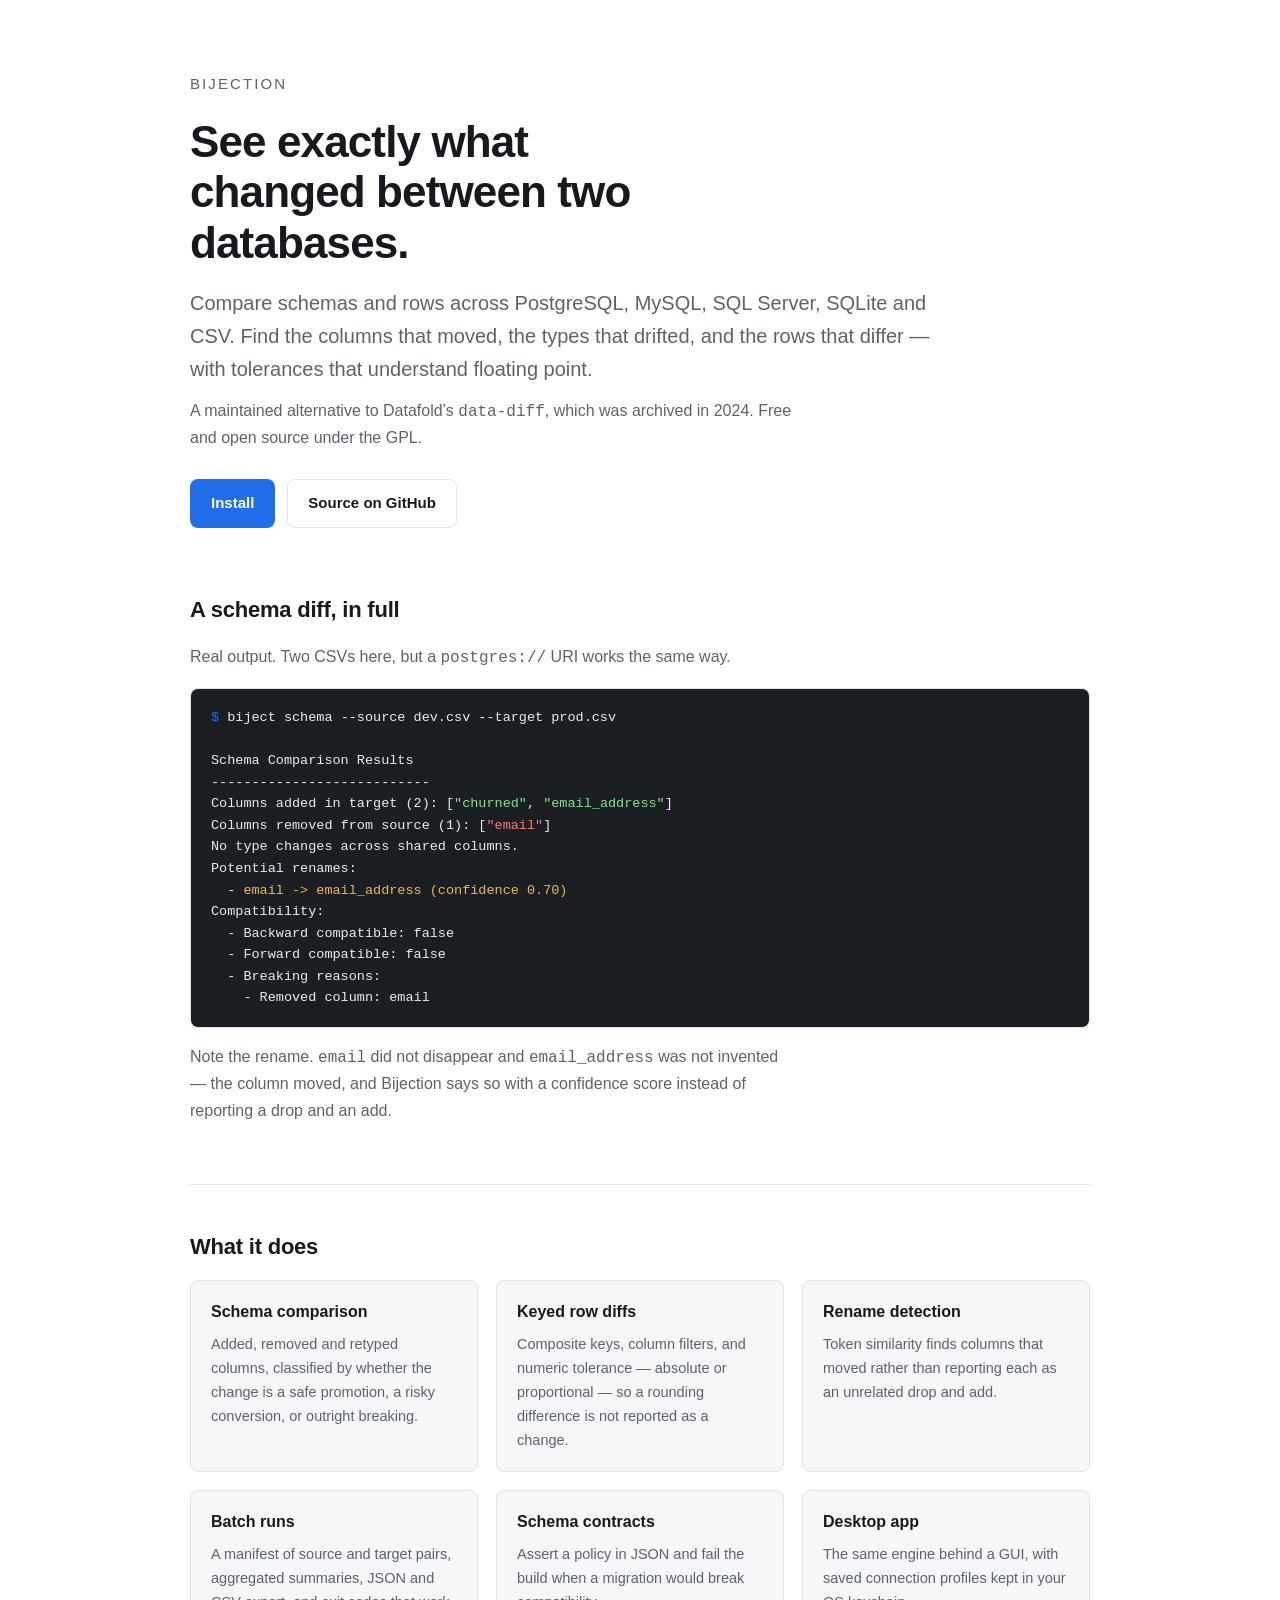
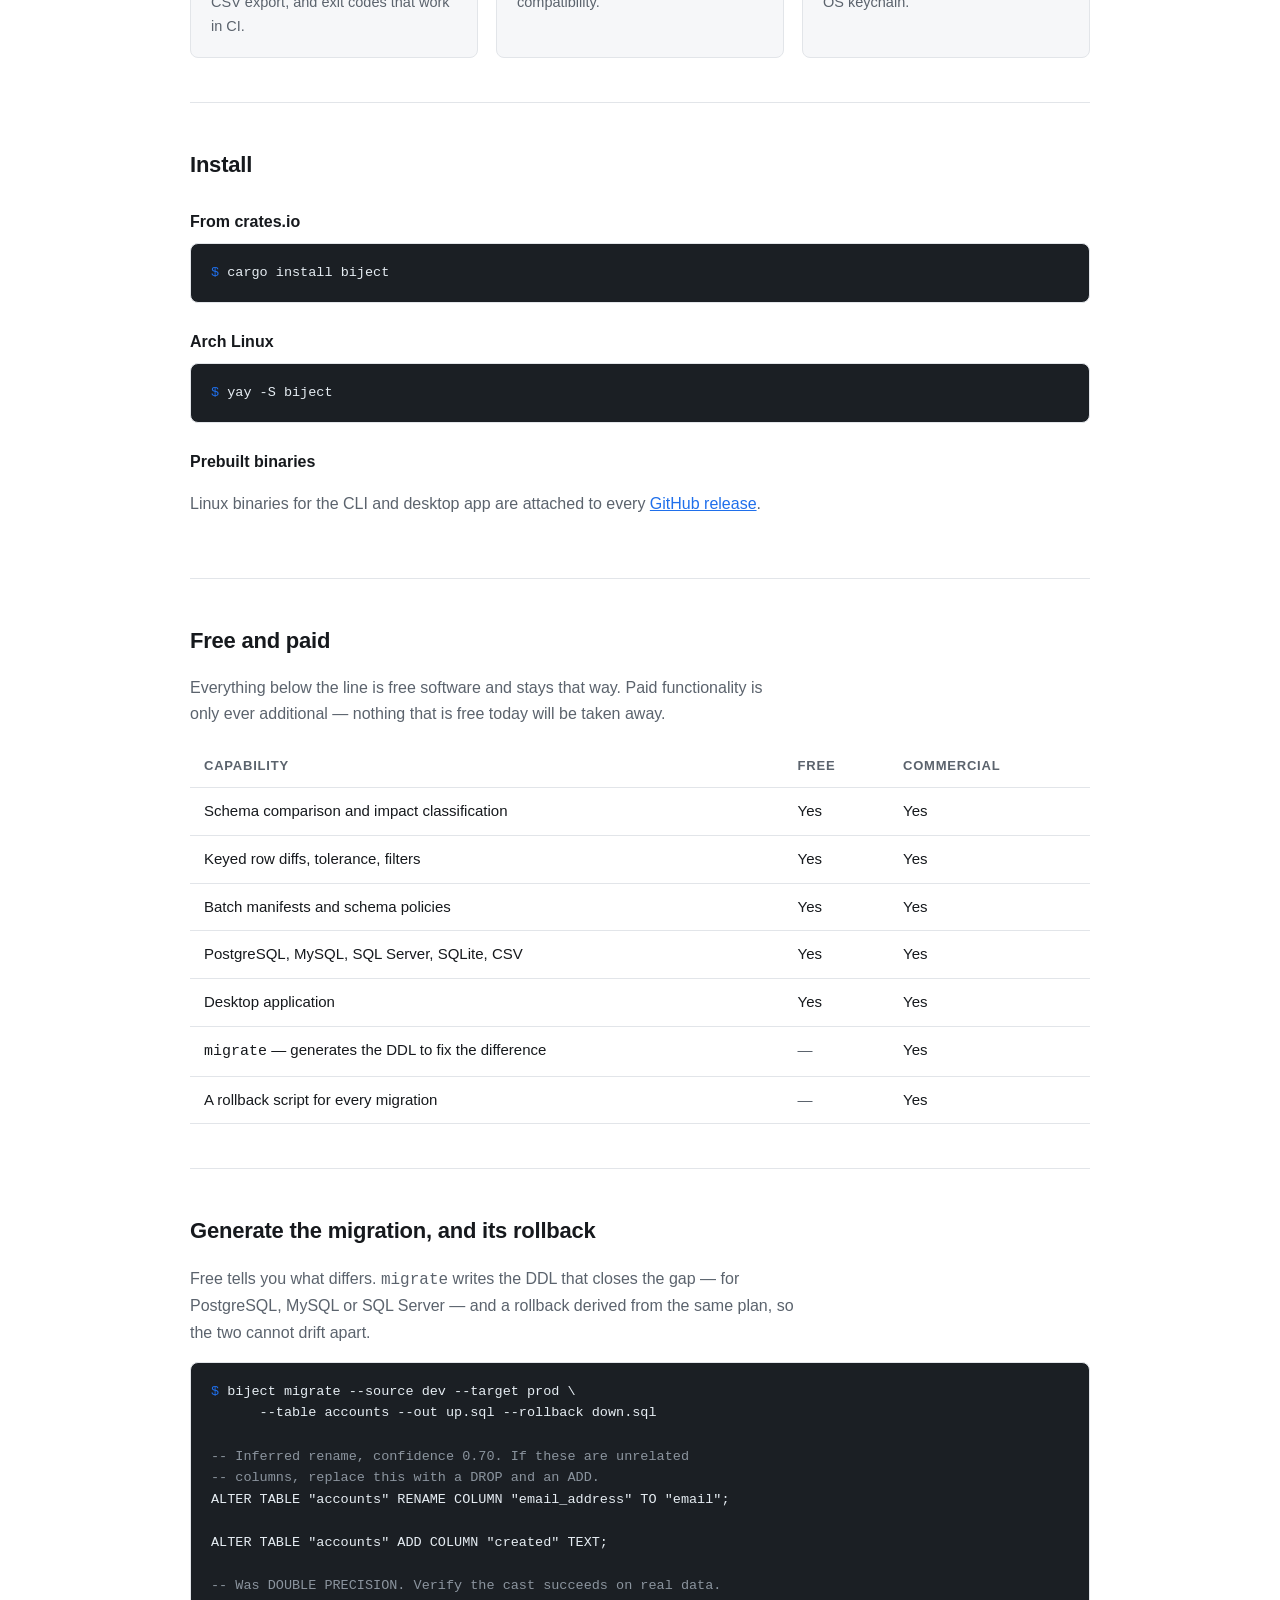
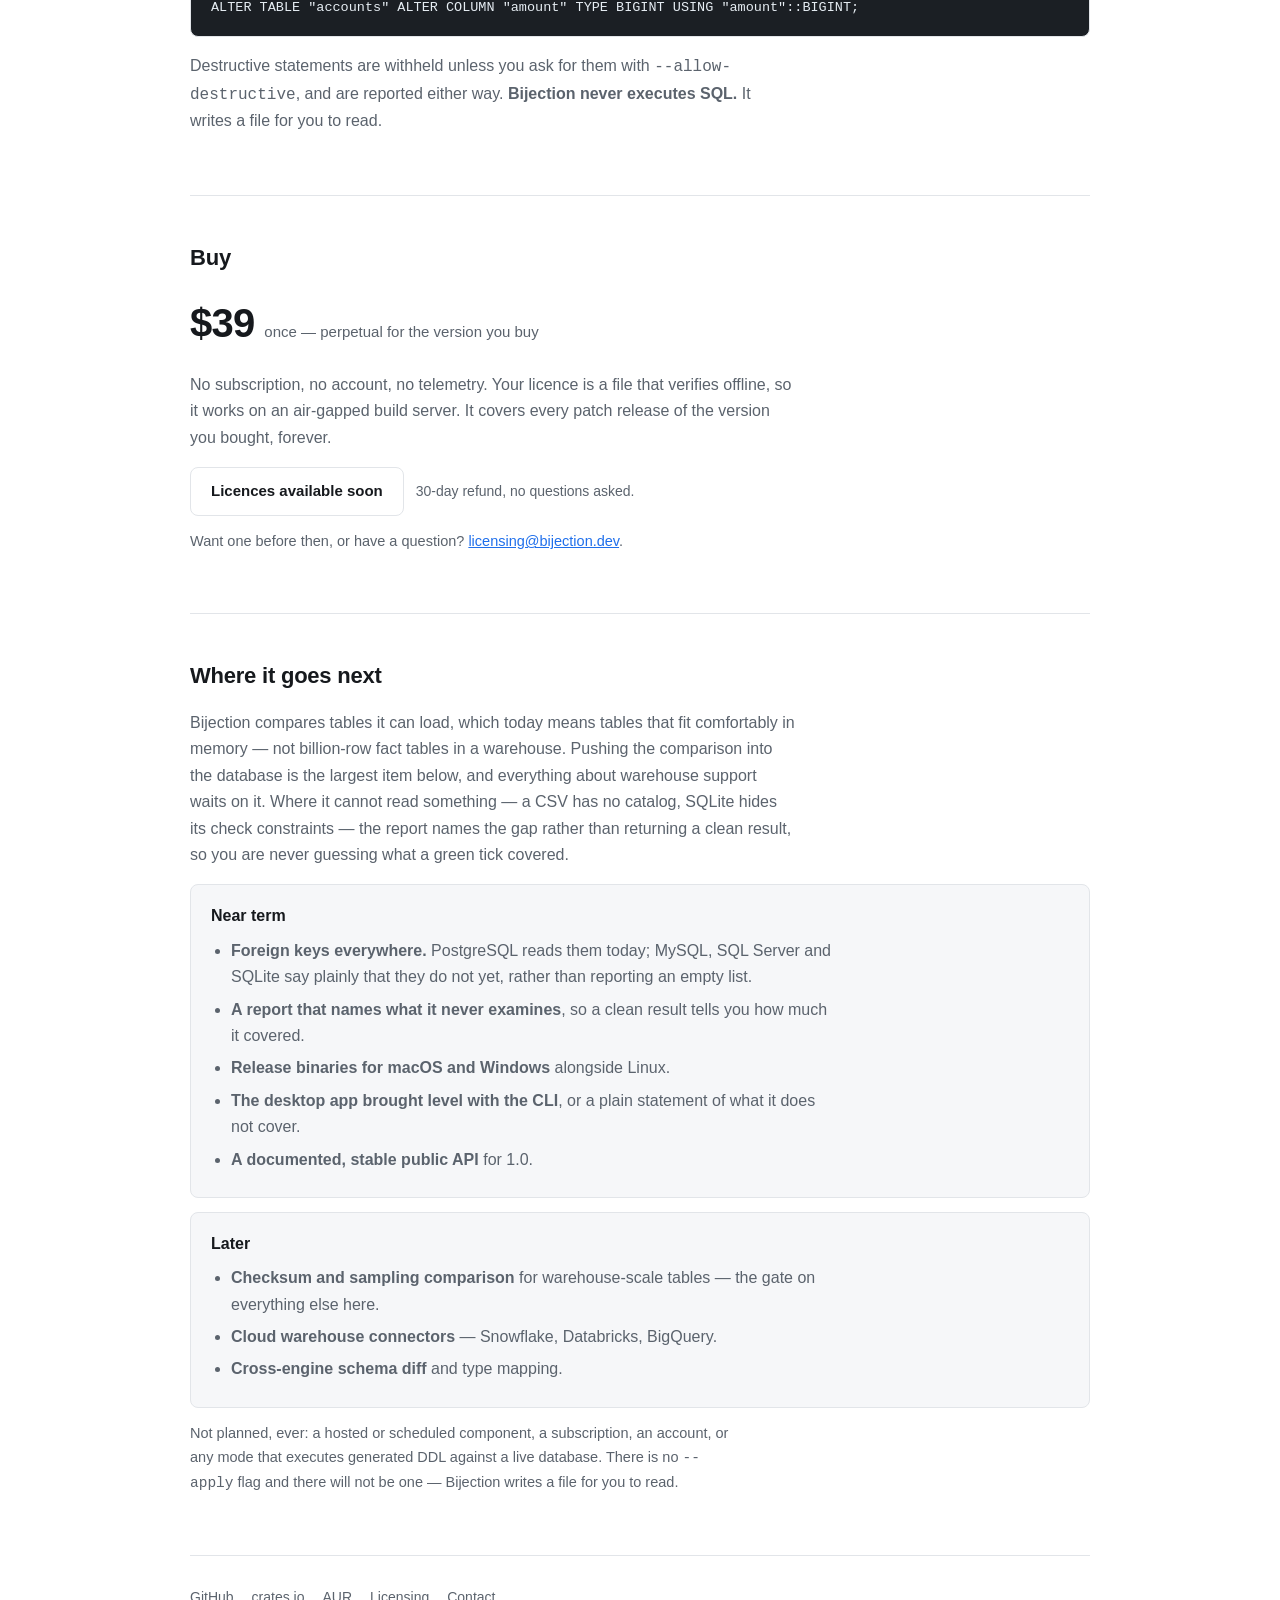
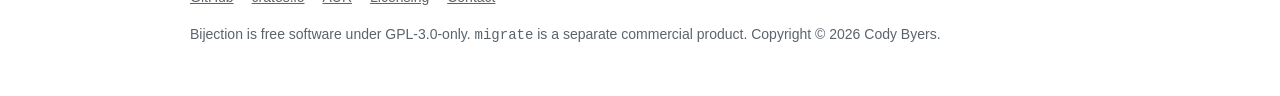
==== site/index.html @ 2216e2b0 "Lead the landing page with the roadmap, not the caveats Replaces "What it is not" with "Where it goe" ====
<!doctype html>
<html lang="en">
<head>
<meta charset="utf-8">
<meta name="viewport" content="width=device-width, initial-scale=1">
<title>Bijection — schema and data diffs for SQL databases</title>
<meta name="description" content="Compare schemas and rows across PostgreSQL, MySQL, SQL Server, SQLite and CSV. Free and open source. Migration DDL generation available commercially.">

<meta property="og:title" content="Bijection">
<meta property="og:description" content="Schema and data diffs for SQL databases. A maintained alternative to Datafold's data-diff, archived in 2024.">
<meta property="og:type" content="website">
<meta property="og:url" content="https://bijection.dev">

<style>
  :root {
    --bg: #ffffff;
    --bg-soft: #f6f7f9;
    --bg-code: #1b1f24;
    --fg: #16191d;
    --fg-muted: #5b636d;
    --border: #e2e5e9;
    --accent: #1f6feb;
    --accent-fg: #ffffff;
    --code-fg: #e6edf3;
    --code-muted: #8b949e;
    --code-add: #7ee787;
    --code-warn: #f0b849;
    --code-del: #ff7b72;
    --radius: 8px;
    --measure: 68ch;
  }
  @media (prefers-color-scheme: dark) {
    :root:not([data-theme="light"]) {
      --bg: #0f1214;
      --bg-soft: #171b1f;
      --bg-code: #171b1f;
      --fg: #e8eaed;
      --fg-muted: #9aa4af;
      --border: #262c33;
      --accent: #4d9bff;
      --accent-fg: #08111f;
    }
  }
  :root[data-theme="dark"] {
    --bg: #0f1214;
    --bg-soft: #171b1f;
    --bg-code: #171b1f;
    --fg: #e8eaed;
    --fg-muted: #9aa4af;
    --border: #262c33;
    --accent: #4d9bff;
    --accent-fg: #08111f;
  }

  * { box-sizing: border-box; }
  html { -webkit-text-size-adjust: 100%; }
  body {
    margin: 0;
    background: var(--bg);
    color: var(--fg);
    font: 16px/1.65 -apple-system, BlinkMacSystemFont, "Segoe UI", Inter, Roboto, Helvetica, Arial, sans-serif;
  }
  .wrap { max-width: 940px; margin: 0 auto; padding: 0 20px; }
  a { color: var(--accent); }
  code, pre, .mono { font-family: ui-monospace, SFMono-Regular, "SF Mono", Menlo, Consolas, monospace; }

  header { padding: 72px 0 8px; }
  .brand { font-size: 15px; letter-spacing: .14em; text-transform: uppercase; color: var(--fg-muted); margin: 0 0 20px; }
  h1 { font-size: clamp(30px, 5vw, 44px); line-height: 1.15; letter-spacing: -.02em; margin: 0 0 18px; max-width: 20ch; }
  .lede { font-size: clamp(17px, 2.2vw, 20px); color: var(--fg-muted); max-width: var(--measure); margin: 0 0 12px; }
  .successor { max-width: var(--measure); color: var(--fg-muted); margin: 0 0 28px; }

  .cta-row { display: flex; flex-wrap: wrap; gap: 12px; align-items: center; margin-bottom: 12px; }
  .btn {
    display: inline-block; padding: 11px 20px; border-radius: var(--radius);
    text-decoration: none; font-weight: 600; font-size: 15px; border: 1px solid transparent;
  }
  .btn-primary { background: var(--accent); color: var(--accent-fg); }
  .btn-secondary { background: transparent; color: var(--fg); border-color: var(--border); }
  .cta-note { color: var(--fg-muted); font-size: 14px; }

  section { padding: 44px 0; border-top: 1px solid var(--border); }
  section:first-of-type { border-top: 0; }
  h2 { font-size: 22px; letter-spacing: -.01em; margin: 0 0 14px; }
  h3 { font-size: 16px; margin: 26px 0 8px; }
  p { max-width: var(--measure); }
  .muted { color: var(--fg-muted); }

  pre {
    background: var(--bg-code); color: var(--code-fg);
    padding: 18px 20px; border-radius: var(--radius);
    overflow-x: auto; font-size: 13.5px; line-height: 1.6; margin: 0 0 16px;
    border: 1px solid var(--border);
  }
  pre .c { color: var(--code-muted); }
  pre .a { color: var(--code-add); }
  pre .w { color: var(--code-warn); }
  pre .d { color: var(--code-del); }
  pre .p { color: var(--accent); }

  .grid { display: grid; gap: 18px; grid-template-columns: repeat(auto-fit, minmax(240px, 1fr)); }
  .card { border: 1px solid var(--border); border-radius: var(--radius); padding: 18px 20px; background: var(--bg-soft); }
  .card h3 { margin-top: 0; }
  .card p { font-size: 14.5px; color: var(--fg-muted); margin: 0; }

  .table-scroll { overflow-x: auto; }
  table { border-collapse: collapse; width: 100%; font-size: 15px; min-width: 460px; }
  th, td { text-align: left; padding: 11px 14px; border-bottom: 1px solid var(--border); vertical-align: top; }
  th { font-size: 13px; text-transform: uppercase; letter-spacing: .06em; color: var(--fg-muted); font-weight: 600; }
  td.yes { color: var(--fg); }
  td.no { color: var(--fg-muted); }

  .price { display: flex; flex-wrap: wrap; align-items: baseline; gap: 10px; margin: 4px 0 14px; }
  .price .amount { font-size: 40px; font-weight: 700; letter-spacing: -.02em; }
  .price .terms { color: var(--fg-muted); font-size: 15px; }

  .honest { background: var(--bg-soft); border: 1px solid var(--border); border-radius: var(--radius); padding: 18px 20px; }
  .honest h3 { margin-top: 0; }
  .honest ul { margin: 0; padding-left: 20px; color: var(--fg-muted); }
  .honest li { margin-bottom: 6px; max-width: var(--measure); }

  footer { border-top: 1px solid var(--border); padding: 30px 0 60px; color: var(--fg-muted); font-size: 14px; }
  footer a { color: var(--fg-muted); }
  .foot-links { display: flex; flex-wrap: wrap; gap: 18px; margin-bottom: 14px; }
</style>
</head>
<body>

<div class="wrap">

<header>
  <p class="brand">Bijection</p>
  <h1>See exactly what changed between two databases.</h1>
  <p class="lede">
    Compare schemas and rows across PostgreSQL, MySQL, SQL Server, SQLite and CSV.
    Find the columns that moved, the types that drifted, and the rows that differ —
    with tolerances that understand floating point.
  </p>
  <p class="successor">
    A maintained alternative to Datafold&rsquo;s <span class="mono">data-diff</span>, which was
    archived in 2024. Free and open source under the GPL.
  </p>
  <div class="cta-row">
    <a class="btn btn-primary" href="#install">Install</a>
    <a class="btn btn-secondary" href="https://github.com/vixinxiviir/biject">Source on GitHub</a>
  </div>
</header>

<section>
  <h2>A schema diff, in full</h2>
  <p class="muted">Real output. Two CSVs here, but a <span class="mono">postgres://</span> URI works the same way.</p>
<pre><span class="p">$</span> biject schema --source dev.csv --target prod.csv

Schema Comparison Results
---------------------------
Columns added in target (2): [<span class="a">"churned"</span>, <span class="a">"email_address"</span>]
Columns removed from source (1): [<span class="d">"email"</span>]
No type changes across shared columns.
Potential renames:
  - <span class="w">email -&gt; email_address (confidence 0.70)</span>
Compatibility:
  - Backward compatible: false
  - Forward compatible: false
  - Breaking reasons:
    - Removed column: email</pre>
  <p class="muted">
    Note the rename. <span class="mono">email</span> did not disappear and
    <span class="mono">email_address</span> was not invented — the column moved, and
    Bijection says so with a confidence score instead of reporting a drop and an add.
  </p>
</section>

<section>
  <h2>What it does</h2>
  <div class="grid">
    <div class="card">
      <h3>Schema comparison</h3>
      <p>Added, removed and retyped columns, classified by whether the change is a safe promotion, a risky conversion, or outright breaking.</p>
    </div>
    <div class="card">
      <h3>Keyed row diffs</h3>
      <p>Composite keys, column filters, and numeric tolerance — absolute or proportional — so a rounding difference is not reported as a change.</p>
    </div>
    <div class="card">
      <h3>Rename detection</h3>
      <p>Token similarity finds columns that moved rather than reporting each as an unrelated drop and add.</p>
    </div>
    <div class="card">
      <h3>Batch runs</h3>
      <p>A manifest of source and target pairs, aggregated summaries, JSON and CSV export, and exit codes that work in CI.</p>
    </div>
    <div class="card">
      <h3>Schema contracts</h3>
      <p>Assert a policy in JSON and fail the build when a migration would break compatibility.</p>
    </div>
    <div class="card">
      <h3>Desktop app</h3>
      <p>The same engine behind a GUI, with saved connection profiles kept in your OS keychain.</p>
    </div>
  </div>
</section>

<section id="install">
  <h2>Install</h2>
  <h3>From crates.io</h3>
<pre><span class="p">$</span> cargo install biject</pre>
  <h3>Arch Linux</h3>
<pre><span class="p">$</span> yay -S biject</pre>
  <h3>Prebuilt binaries</h3>
  <p class="muted">
    Linux binaries for the CLI and desktop app are attached to every
    <a href="https://github.com/vixinxiviir/biject/releases">GitHub release</a>.
  </p>
</section>

<section>
  <h2>Free and paid</h2>
  <p class="muted">
    Everything below the line is free software and stays that way. Paid functionality is
    only ever additional — nothing that is free today will be taken away.
  </p>
  <div class="table-scroll">
  <table>
    <thead>
      <tr><th>Capability</th><th>Free</th><th>Commercial</th></tr>
    </thead>
    <tbody>
      <tr><td>Schema comparison and impact classification</td><td class="yes">Yes</td><td class="yes">Yes</td></tr>
      <tr><td>Keyed row diffs, tolerance, filters</td><td class="yes">Yes</td><td class="yes">Yes</td></tr>
      <tr><td>Batch manifests and schema policies</td><td class="yes">Yes</td><td class="yes">Yes</td></tr>
      <tr><td>PostgreSQL, MySQL, SQL Server, SQLite, CSV</td><td class="yes">Yes</td><td class="yes">Yes</td></tr>
      <tr><td>Desktop application</td><td class="yes">Yes</td><td class="yes">Yes</td></tr>
      <tr><td><span class="mono">migrate</span> — generates the DDL to fix the difference</td><td class="no">—</td><td class="yes">Yes</td></tr>
      <tr><td>A rollback script for every migration</td><td class="no">—</td><td class="yes">Yes</td></tr>
    </tbody>
  </table>
  </div>
</section>

<section>
  <h2>Generate the migration, and its rollback</h2>
  <p class="muted">
    Free tells you what differs. <span class="mono">migrate</span> writes the
    DDL that closes the gap — for PostgreSQL, MySQL or SQL Server — and a rollback derived from the same plan, so the two cannot drift apart.
  </p>
<pre><span class="p">$</span> biject migrate --source dev --target prod \
      --table accounts --out up.sql --rollback down.sql

<span class="c">-- Inferred rename, confidence 0.70. If these are unrelated
-- columns, replace this with a DROP and an ADD.</span>
ALTER TABLE "accounts" RENAME COLUMN "email_address" TO "email";

ALTER TABLE "accounts" ADD COLUMN "created" TEXT;

<span class="c">-- Was DOUBLE PRECISION. Verify the cast succeeds on real data.</span>
ALTER TABLE "accounts" ALTER COLUMN "amount" TYPE BIGINT USING "amount"::BIGINT;</pre>
  <p class="muted">
    Destructive statements are withheld unless you ask for them with
    <span class="mono">--allow-destructive</span>, and are reported either way.
    <strong>Bijection never executes SQL.</strong> It writes a file for you to read.
  </p>
</section>

<section>
  <h2>Buy</h2>
  <div class="price">
    <span class="amount">$39</span>
    <span class="terms">once — perpetual for the version you buy</span>
  </div>
  <p class="muted">
    No subscription, no account, no telemetry. Your licence is a file that verifies
    offline, so it works on an air-gapped build server. It covers every patch release
    of the version you bought, forever.
  </p>
  <div class="cta-row">
    <!-- No checkout yet. Replace this with the merchant-of-record buy button
         when licences go on sale; a CTA that goes nowhere is worse than none. -->
    <span class="btn btn-secondary" aria-disabled="true">Licences available soon</span>
    <span class="cta-note">30-day refund, no questions asked.</span>
  </div>
  <p class="muted" style="font-size:14.5px">
    Want one before then, or have a question?
    <a href="mailto:licensing@bijection.dev">licensing@bijection.dev</a>.
  </p>
</section>

<section>
  <h2>Where it goes next</h2>
  <p class="muted">
    Bijection compares tables it can load, which today means tables that fit comfortably
    in memory — not billion-row fact tables in a warehouse. Pushing the comparison into
    the database is the largest item below, and everything about warehouse support waits
    on it. Where it cannot read something — a CSV has no catalog, SQLite hides its check
    constraints — the report names the gap rather than returning a clean result, so you
    are never guessing what a green tick covered.
  </p>
  <div class="honest">
    <h3>Near term</h3>
    <ul>
      <li><strong>Foreign keys everywhere.</strong> PostgreSQL reads them today; MySQL, SQL Server and SQLite say plainly that they do not yet, rather than reporting an empty list.</li>
      <li><strong>A report that names what it never examines</strong>, so a clean result tells you how much it covered.</li>
      <li><strong>Release binaries for macOS and Windows</strong> alongside Linux.</li>
      <li><strong>The desktop app brought level with the CLI</strong>, or a plain statement of what it does not cover.</li>
      <li><strong>A documented, stable public API</strong> for 1.0.</li>
    </ul>
  </div>
  <div class="honest" style="margin-top:14px">
    <h3>Later</h3>
    <ul>
      <li><strong>Checksum and sampling comparison</strong> for warehouse-scale tables — the gate on everything else here.</li>
      <li><strong>Cloud warehouse connectors</strong> — Snowflake, Databricks, BigQuery.</li>
      <li><strong>Cross-engine schema diff</strong> and type mapping.</li>
    </ul>
  </div>
  <p class="muted" style="font-size:14.5px">
    Not planned, ever: a hosted or scheduled component, a subscription, an account, or any
    mode that executes generated DDL against a live database. There is no
    <span class="mono">--apply</span> flag and there will not be one — Bijection writes a
    file for you to read.
  </p>
</section>

<footer>
  <div class="foot-links">
    <a href="https://github.com/vixinxiviir/biject">GitHub</a>
    <a href="https://crates.io/crates/biject">crates.io</a>
    <a href="https://aur.archlinux.org/packages/biject">AUR</a>
    <a href="https://github.com/vixinxiviir/biject/blob/main/LICENSING.md">Licensing</a>
    <a href="mailto:licensing@bijection.dev">Contact</a>
  </div>
  <p style="margin:0; max-width:none">
    Bijection is free software under GPL-3.0-only. <span class="mono">migrate</span> is a
    separate commercial product. Copyright © 2026 Cody Byers.
  </p>
</footer>

</div>
</body>
</html>
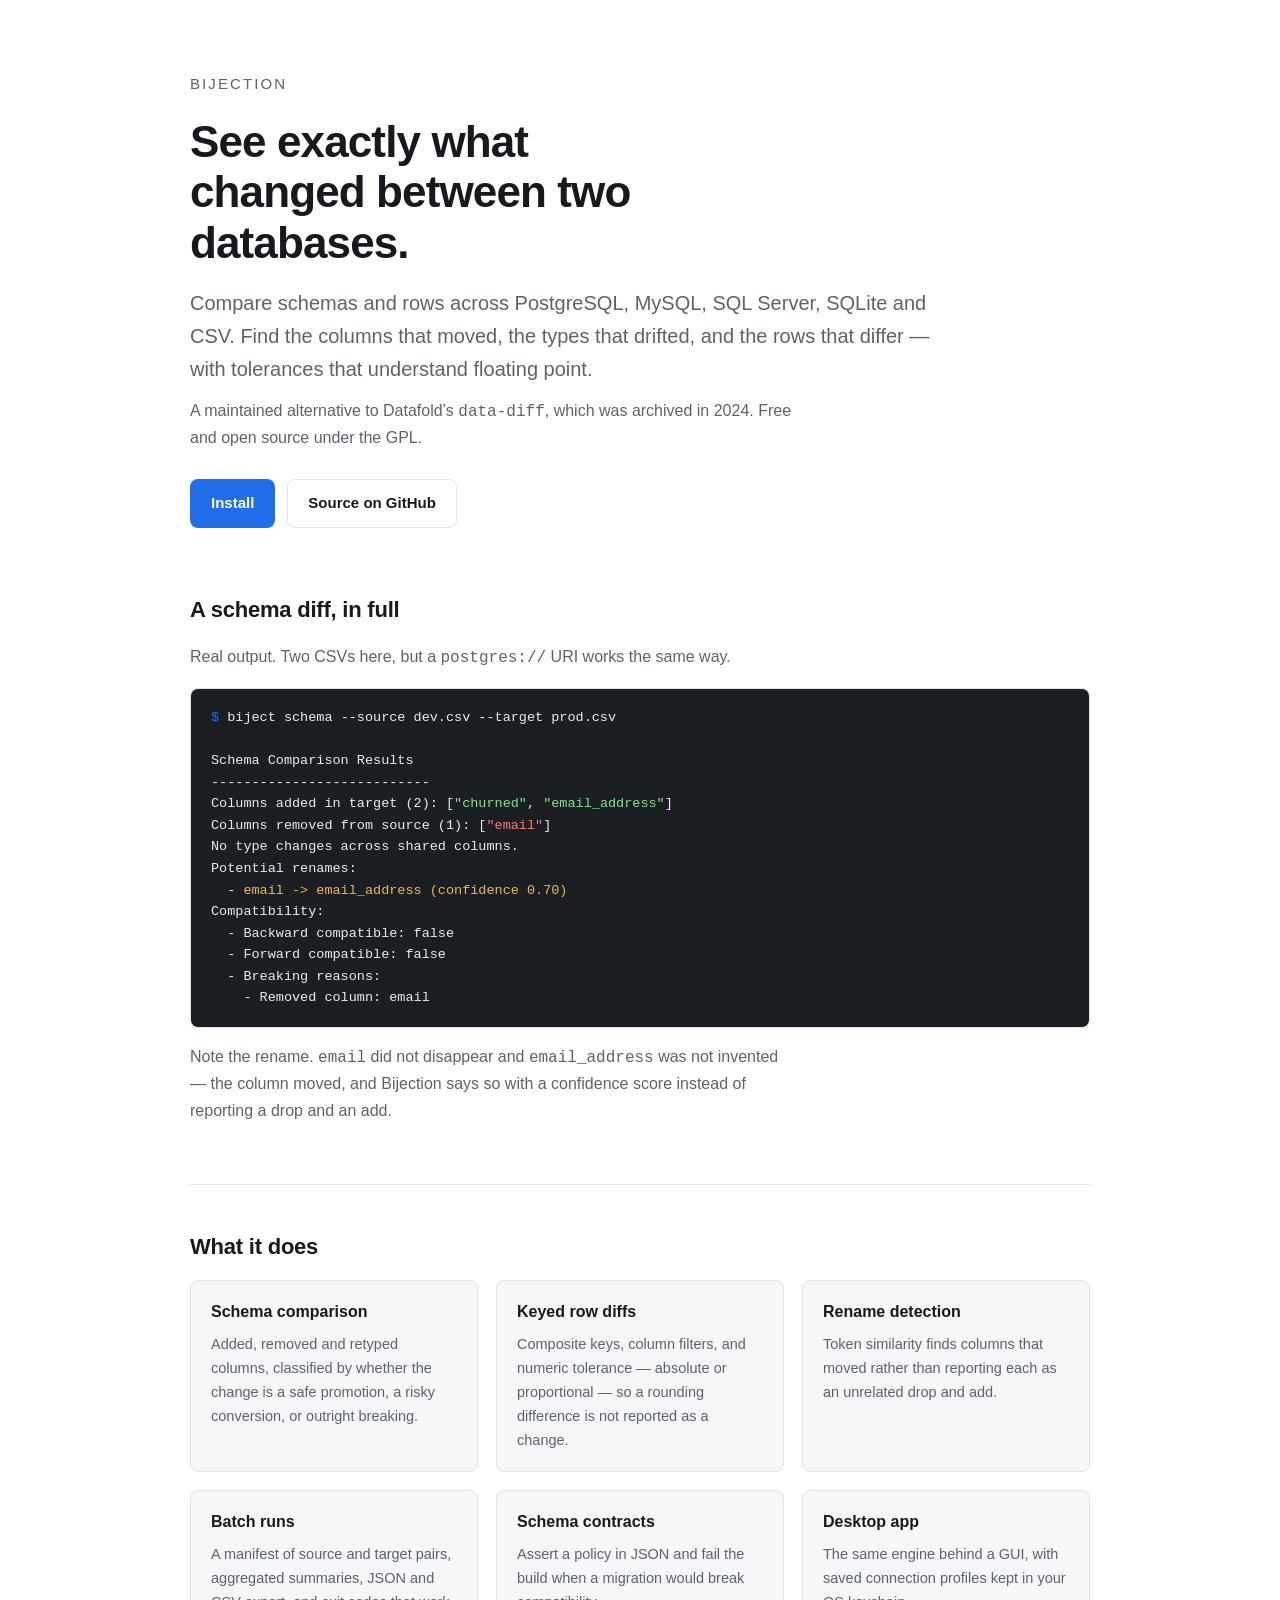
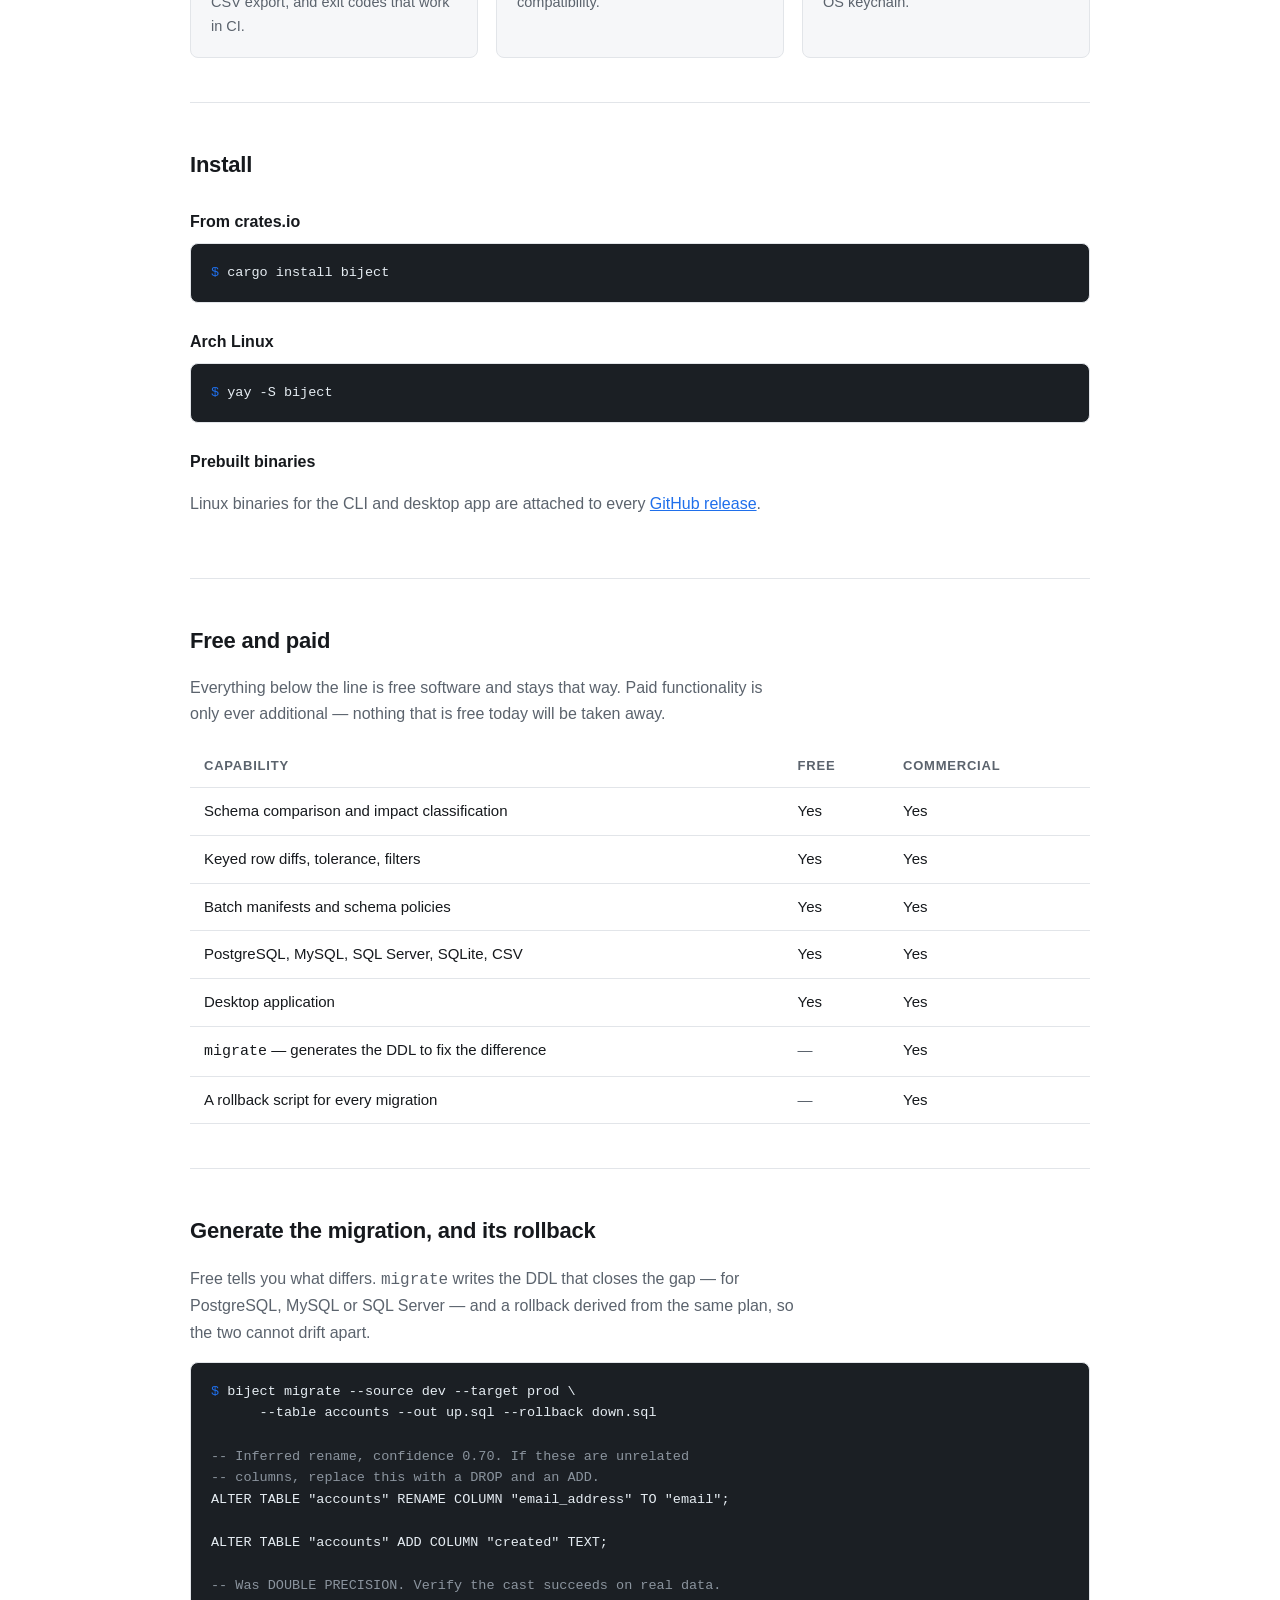
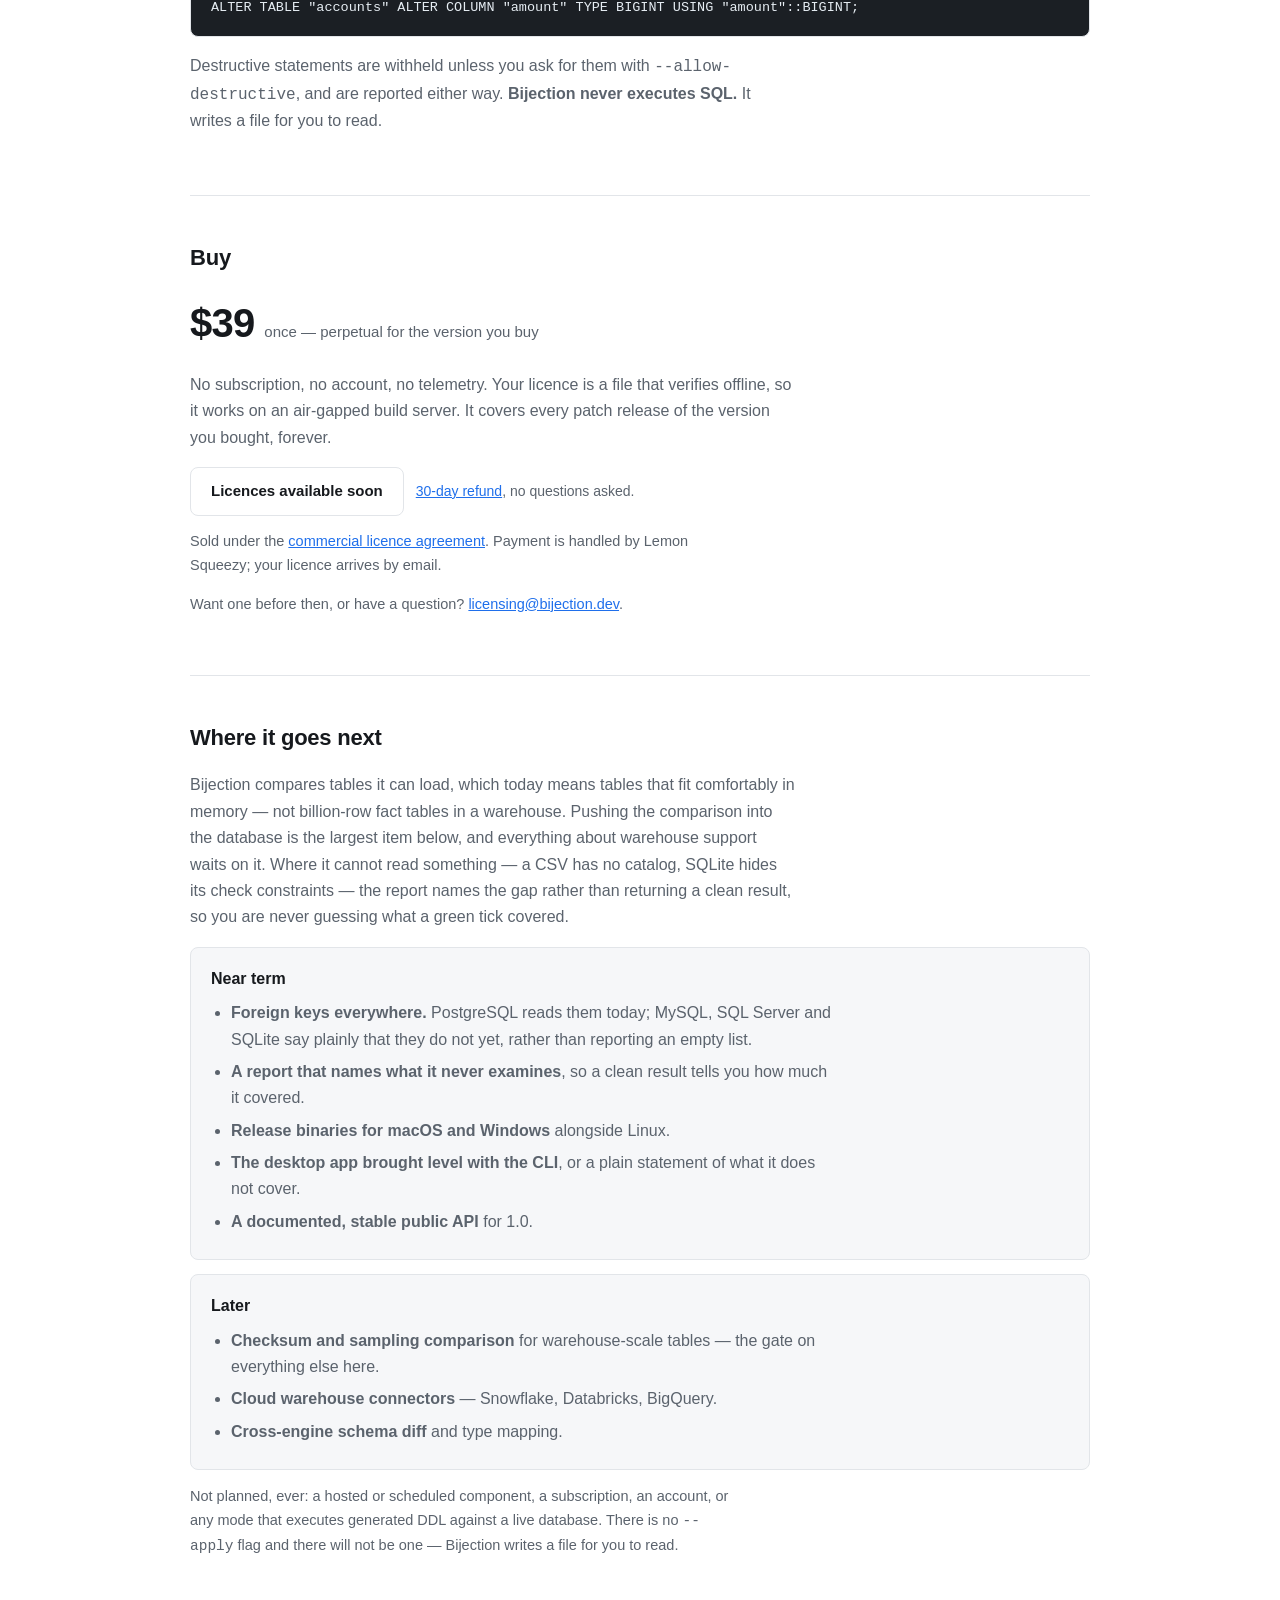
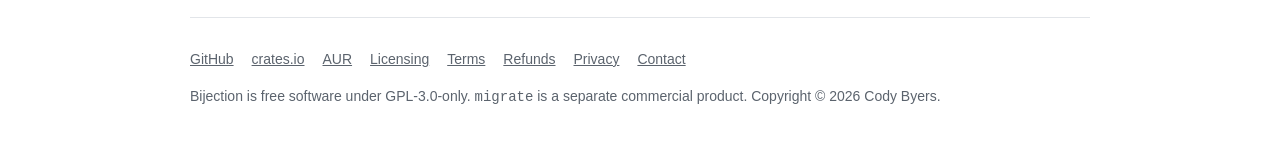
==== commit 243bedd5: "Publish terms, refund and privacy pages Lemon Squeezy reviews the site before activating a store, an" ====
--- a/site/index.html
+++ b/site/index.html
@@ -11,118 +11,7 @@
 <meta property="og:type" content="website">
 <meta property="og:url" content="https://bijection.dev">
 
-<style>
-  :root {
-    --bg: #ffffff;
-    --bg-soft: #f6f7f9;
-    --bg-code: #1b1f24;
-    --fg: #16191d;
-    --fg-muted: #5b636d;
-    --border: #e2e5e9;
-    --accent: #1f6feb;
-    --accent-fg: #ffffff;
-    --code-fg: #e6edf3;
-    --code-muted: #8b949e;
-    --code-add: #7ee787;
-    --code-warn: #f0b849;
-    --code-del: #ff7b72;
-    --radius: 8px;
-    --measure: 68ch;
-  }
-  @media (prefers-color-scheme: dark) {
-    :root:not([data-theme="light"]) {
-      --bg: #0f1214;
-      --bg-soft: #171b1f;
-      --bg-code: #171b1f;
-      --fg: #e8eaed;
-      --fg-muted: #9aa4af;
-      --border: #262c33;
-      --accent: #4d9bff;
-      --accent-fg: #08111f;
-    }
-  }
-  :root[data-theme="dark"] {
-    --bg: #0f1214;
-    --bg-soft: #171b1f;
-    --bg-code: #171b1f;
-    --fg: #e8eaed;
-    --fg-muted: #9aa4af;
-    --border: #262c33;
-    --accent: #4d9bff;
-    --accent-fg: #08111f;
-  }
-
-  * { box-sizing: border-box; }
-  html { -webkit-text-size-adjust: 100%; }
-  body {
-    margin: 0;
-    background: var(--bg);
-    color: var(--fg);
-    font: 16px/1.65 -apple-system, BlinkMacSystemFont, "Segoe UI", Inter, Roboto, Helvetica, Arial, sans-serif;
-  }
-  .wrap { max-width: 940px; margin: 0 auto; padding: 0 20px; }
-  a { color: var(--accent); }
-  code, pre, .mono { font-family: ui-monospace, SFMono-Regular, "SF Mono", Menlo, Consolas, monospace; }
-
-  header { padding: 72px 0 8px; }
-  .brand { font-size: 15px; letter-spacing: .14em; text-transform: uppercase; color: var(--fg-muted); margin: 0 0 20px; }
-  h1 { font-size: clamp(30px, 5vw, 44px); line-height: 1.15; letter-spacing: -.02em; margin: 0 0 18px; max-width: 20ch; }
-  .lede { font-size: clamp(17px, 2.2vw, 20px); color: var(--fg-muted); max-width: var(--measure); margin: 0 0 12px; }
-  .successor { max-width: var(--measure); color: var(--fg-muted); margin: 0 0 28px; }
-
-  .cta-row { display: flex; flex-wrap: wrap; gap: 12px; align-items: center; margin-bottom: 12px; }
-  .btn {
-    display: inline-block; padding: 11px 20px; border-radius: var(--radius);
-    text-decoration: none; font-weight: 600; font-size: 15px; border: 1px solid transparent;
-  }
-  .btn-primary { background: var(--accent); color: var(--accent-fg); }
-  .btn-secondary { background: transparent; color: var(--fg); border-color: var(--border); }
-  .cta-note { color: var(--fg-muted); font-size: 14px; }
-
-  section { padding: 44px 0; border-top: 1px solid var(--border); }
-  section:first-of-type { border-top: 0; }
-  h2 { font-size: 22px; letter-spacing: -.01em; margin: 0 0 14px; }
-  h3 { font-size: 16px; margin: 26px 0 8px; }
-  p { max-width: var(--measure); }
-  .muted { color: var(--fg-muted); }
-
-  pre {
-    background: var(--bg-code); color: var(--code-fg);
-    padding: 18px 20px; border-radius: var(--radius);
-    overflow-x: auto; font-size: 13.5px; line-height: 1.6; margin: 0 0 16px;
-    border: 1px solid var(--border);
-  }
-  pre .c { color: var(--code-muted); }
-  pre .a { color: var(--code-add); }
-  pre .w { color: var(--code-warn); }
-  pre .d { color: var(--code-del); }
-  pre .p { color: var(--accent); }
-
-  .grid { display: grid; gap: 18px; grid-template-columns: repeat(auto-fit, minmax(240px, 1fr)); }
-  .card { border: 1px solid var(--border); border-radius: var(--radius); padding: 18px 20px; background: var(--bg-soft); }
-  .card h3 { margin-top: 0; }
-  .card p { font-size: 14.5px; color: var(--fg-muted); margin: 0; }
-
-  .table-scroll { overflow-x: auto; }
-  table { border-collapse: collapse; width: 100%; font-size: 15px; min-width: 460px; }
-  th, td { text-align: left; padding: 11px 14px; border-bottom: 1px solid var(--border); vertical-align: top; }
-  th { font-size: 13px; text-transform: uppercase; letter-spacing: .06em; color: var(--fg-muted); font-weight: 600; }
-  td.yes { color: var(--fg); }
-  td.no { color: var(--fg-muted); }
-
-  .price { display: flex; flex-wrap: wrap; align-items: baseline; gap: 10px; margin: 4px 0 14px; }
-  .price .amount { font-size: 40px; font-weight: 700; letter-spacing: -.02em; }
-  .price .terms { color: var(--fg-muted); font-size: 15px; }
-
-  .honest { background: var(--bg-soft); border: 1px solid var(--border); border-radius: var(--radius); padding: 18px 20px; }
-  .honest h3 { margin-top: 0; }
-  .honest ul { margin: 0; padding-left: 20px; color: var(--fg-muted); }
-  .honest li { margin-bottom: 6px; max-width: var(--measure); }
-
-  footer { border-top: 1px solid var(--border); padding: 30px 0 60px; color: var(--fg-muted); font-size: 14px; }
-  footer a { color: var(--fg-muted); }
-  .foot-links { display: flex; flex-wrap: wrap; gap: 18px; margin-bottom: 14px; }
-</style>
+<link rel="stylesheet" href="style.css">
 </head>
 <body>
 
@@ -276,8 +165,12 @@
     <!-- No checkout yet. Replace this with the merchant-of-record buy button
          when licences go on sale; a CTA that goes nowhere is worse than none. -->
     <span class="btn btn-secondary" aria-disabled="true">Licences available soon</span>
-    <span class="cta-note">30-day refund, no questions asked.</span>
-  </div>
+    <span class="cta-note"><a href="refunds.html">30-day refund</a>, no questions asked.</span>
+  </div>
+  <p class="muted" style="font-size:14.5px">
+    Sold under the <a href="terms.html">commercial licence agreement</a>. Payment is handled
+    by Lemon Squeezy; your licence arrives by email.
+  </p>
   <p class="muted" style="font-size:14.5px">
     Want one before then, or have a question?
     <a href="mailto:licensing@bijection.dev">licensing@bijection.dev</a>.
@@ -326,6 +219,9 @@
     <a href="https://crates.io/crates/biject">crates.io</a>
     <a href="https://aur.archlinux.org/packages/biject">AUR</a>
     <a href="https://github.com/vixinxiviir/biject/blob/main/LICENSING.md">Licensing</a>
+    <a href="terms.html">Terms</a>
+    <a href="refunds.html">Refunds</a>
+    <a href="privacy.html">Privacy</a>
     <a href="mailto:licensing@bijection.dev">Contact</a>
   </div>
   <p style="margin:0; max-width:none">
--- a/site/style.css
+++ b/site/style.css
@@ -0,0 +1,122 @@
+:root {
+  --bg: #ffffff;
+  --bg-soft: #f6f7f9;
+  --bg-code: #1b1f24;
+  --fg: #16191d;
+  --fg-muted: #5b636d;
+  --border: #e2e5e9;
+  --accent: #1f6feb;
+  --accent-fg: #ffffff;
+  --code-fg: #e6edf3;
+  --code-muted: #8b949e;
+  --code-add: #7ee787;
+  --code-warn: #f0b849;
+  --code-del: #ff7b72;
+  --radius: 8px;
+  --measure: 68ch;
+}
+@media (prefers-color-scheme: dark) {
+  :root:not([data-theme="light"]) {
+    --bg: #0f1214;
+    --bg-soft: #171b1f;
+    --bg-code: #171b1f;
+    --fg: #e8eaed;
+    --fg-muted: #9aa4af;
+    --border: #262c33;
+    --accent: #4d9bff;
+    --accent-fg: #08111f;
+  }
+}
+:root[data-theme="dark"] {
+  --bg: #0f1214;
+  --bg-soft: #171b1f;
+  --bg-code: #171b1f;
+  --fg: #e8eaed;
+  --fg-muted: #9aa4af;
+  --border: #262c33;
+  --accent: #4d9bff;
+  --accent-fg: #08111f;
+}
+
+* { box-sizing: border-box; }
+html { -webkit-text-size-adjust: 100%; }
+body {
+  margin: 0;
+  background: var(--bg);
+  color: var(--fg);
+  font: 16px/1.65 -apple-system, BlinkMacSystemFont, "Segoe UI", Inter, Roboto, Helvetica, Arial, sans-serif;
+}
+.wrap { max-width: 940px; margin: 0 auto; padding: 0 20px; }
+a { color: var(--accent); }
+code, pre, .mono { font-family: ui-monospace, SFMono-Regular, "SF Mono", Menlo, Consolas, monospace; }
+
+header { padding: 72px 0 8px; }
+.brand { font-size: 15px; letter-spacing: .14em; text-transform: uppercase; color: var(--fg-muted); margin: 0 0 20px; }
+h1 { font-size: clamp(30px, 5vw, 44px); line-height: 1.15; letter-spacing: -.02em; margin: 0 0 18px; max-width: 20ch; }
+.lede { font-size: clamp(17px, 2.2vw, 20px); color: var(--fg-muted); max-width: var(--measure); margin: 0 0 12px; }
+.successor { max-width: var(--measure); color: var(--fg-muted); margin: 0 0 28px; }
+
+.cta-row { display: flex; flex-wrap: wrap; gap: 12px; align-items: center; margin-bottom: 12px; }
+.btn {
+  display: inline-block; padding: 11px 20px; border-radius: var(--radius);
+  text-decoration: none; font-weight: 600; font-size: 15px; border: 1px solid transparent;
+}
+.btn-primary { background: var(--accent); color: var(--accent-fg); }
+.btn-secondary { background: transparent; color: var(--fg); border-color: var(--border); }
+.cta-note { color: var(--fg-muted); font-size: 14px; }
+
+section { padding: 44px 0; border-top: 1px solid var(--border); }
+section:first-of-type { border-top: 0; }
+h2 { font-size: 22px; letter-spacing: -.01em; margin: 0 0 14px; }
+h3 { font-size: 16px; margin: 26px 0 8px; }
+p { max-width: var(--measure); }
+.muted { color: var(--fg-muted); }
+
+pre {
+  background: var(--bg-code); color: var(--code-fg);
+  padding: 18px 20px; border-radius: var(--radius);
+  overflow-x: auto; font-size: 13.5px; line-height: 1.6; margin: 0 0 16px;
+  border: 1px solid var(--border);
+}
+pre .c { color: var(--code-muted); }
+pre .a { color: var(--code-add); }
+pre .w { color: var(--code-warn); }
+pre .d { color: var(--code-del); }
+pre .p { color: var(--accent); }
+
+.grid { display: grid; gap: 18px; grid-template-columns: repeat(auto-fit, minmax(240px, 1fr)); }
+.card { border: 1px solid var(--border); border-radius: var(--radius); padding: 18px 20px; background: var(--bg-soft); }
+.card h3 { margin-top: 0; }
+.card p { font-size: 14.5px; color: var(--fg-muted); margin: 0; }
+
+.table-scroll { overflow-x: auto; }
+table { border-collapse: collapse; width: 100%; font-size: 15px; min-width: 460px; }
+th, td { text-align: left; padding: 11px 14px; border-bottom: 1px solid var(--border); vertical-align: top; }
+th { font-size: 13px; text-transform: uppercase; letter-spacing: .06em; color: var(--fg-muted); font-weight: 600; }
+td.yes { color: var(--fg); }
+td.no { color: var(--fg-muted); }
+
+.price { display: flex; flex-wrap: wrap; align-items: baseline; gap: 10px; margin: 4px 0 14px; }
+.price .amount { font-size: 40px; font-weight: 700; letter-spacing: -.02em; }
+.price .terms { color: var(--fg-muted); font-size: 15px; }
+
+.honest { background: var(--bg-soft); border: 1px solid var(--border); border-radius: var(--radius); padding: 18px 20px; }
+.honest h3 { margin-top: 0; }
+.honest ul { margin: 0; padding-left: 20px; color: var(--fg-muted); }
+.honest li { margin-bottom: 6px; max-width: var(--measure); }
+
+footer { border-top: 1px solid var(--border); padding: 30px 0 60px; color: var(--fg-muted); font-size: 14px; }
+footer a { color: var(--fg-muted); }
+.foot-links { display: flex; flex-wrap: wrap; gap: 18px; margin-bottom: 14px; }
+
+/* Legal pages: terms, refunds, privacy. */
+.topbar { padding: 28px 0 0; }
+.topbar a { color: var(--fg-muted); text-decoration: none; font-size: 15px; letter-spacing: .14em; text-transform: uppercase; }
+.doc { padding: 36px 0 48px; }
+.doc h1 { font-size: clamp(28px, 4.5vw, 36px); max-width: none; margin-bottom: 8px; }
+.doc .version { color: var(--fg-muted); margin: 0 0 28px; }
+.doc h2 { font-size: 19px; margin: 36px 0 10px; }
+.doc ul { padding-left: 22px; max-width: var(--measure); }
+.doc li { margin-bottom: 6px; }
+.doc .caps { font-size: 14px; letter-spacing: .01em; }
+.doc hr { border: 0; border-top: 1px solid var(--border); margin: 36px 0; }
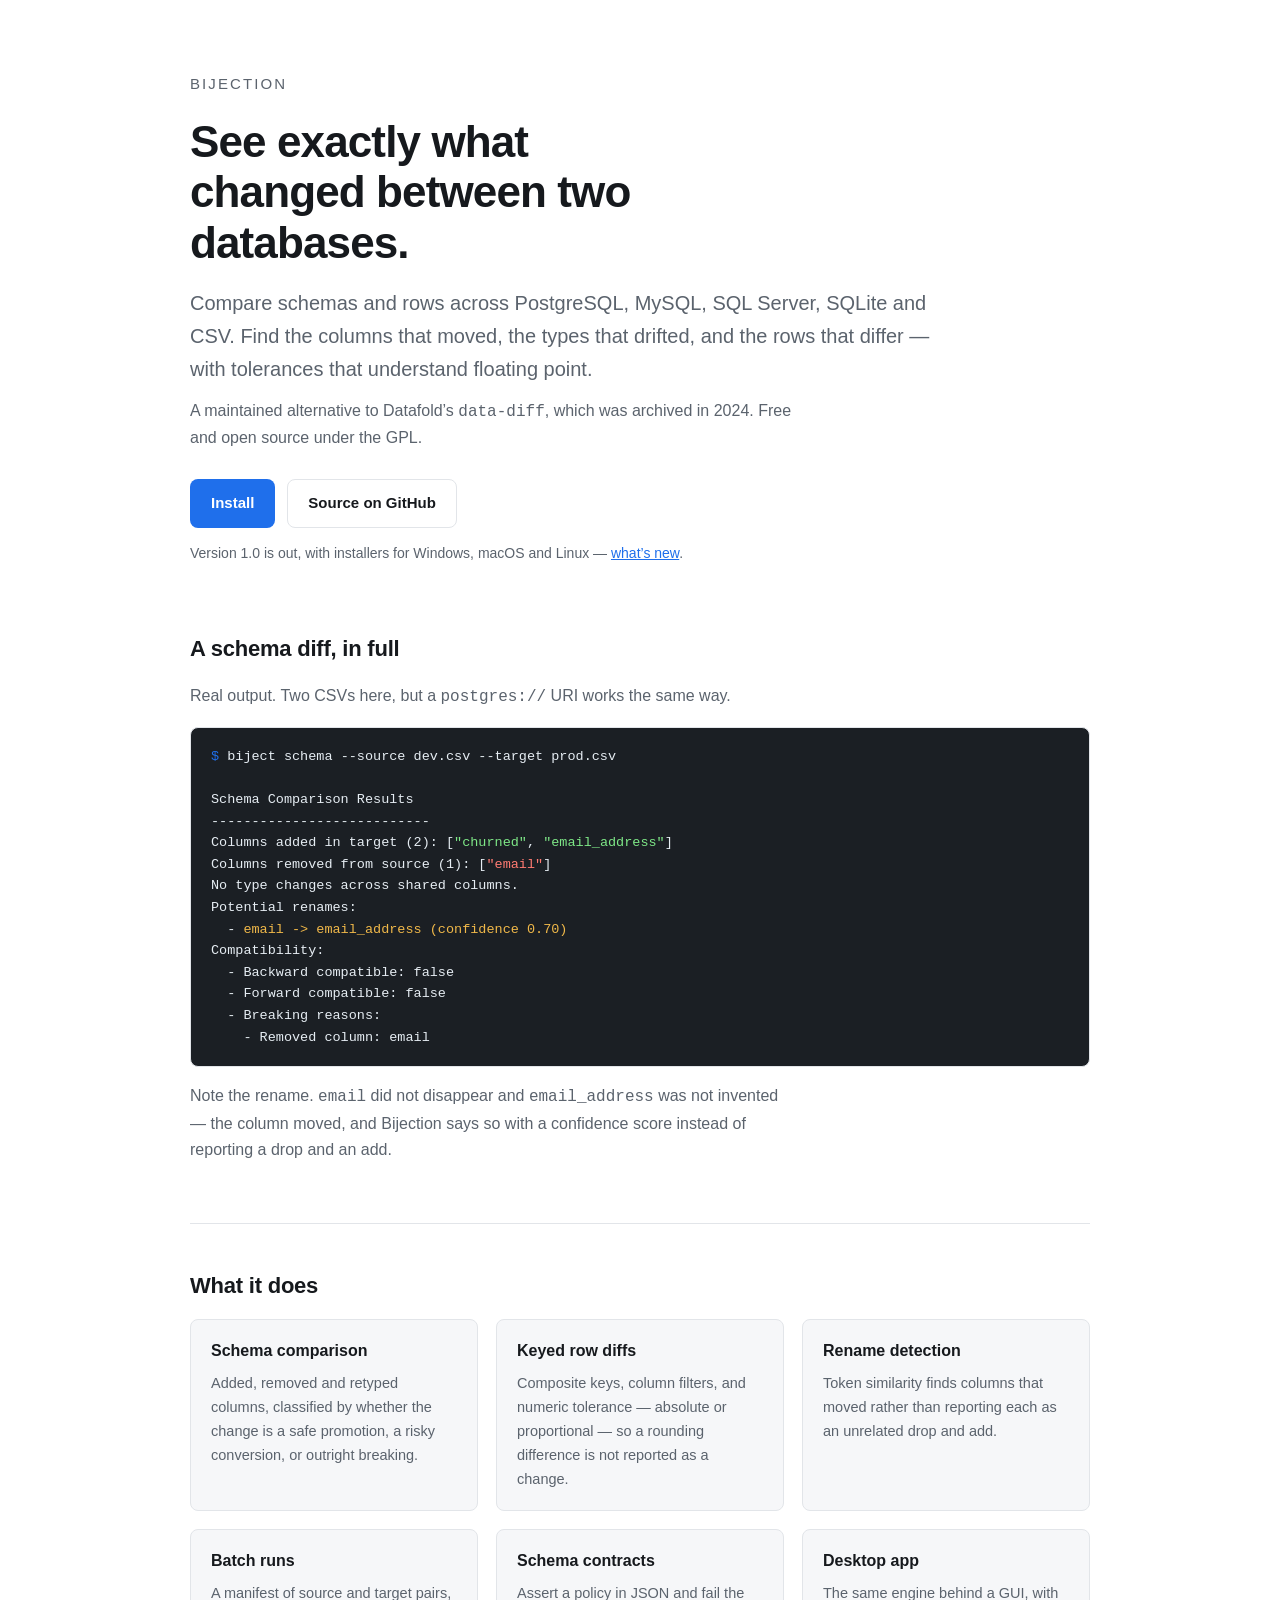
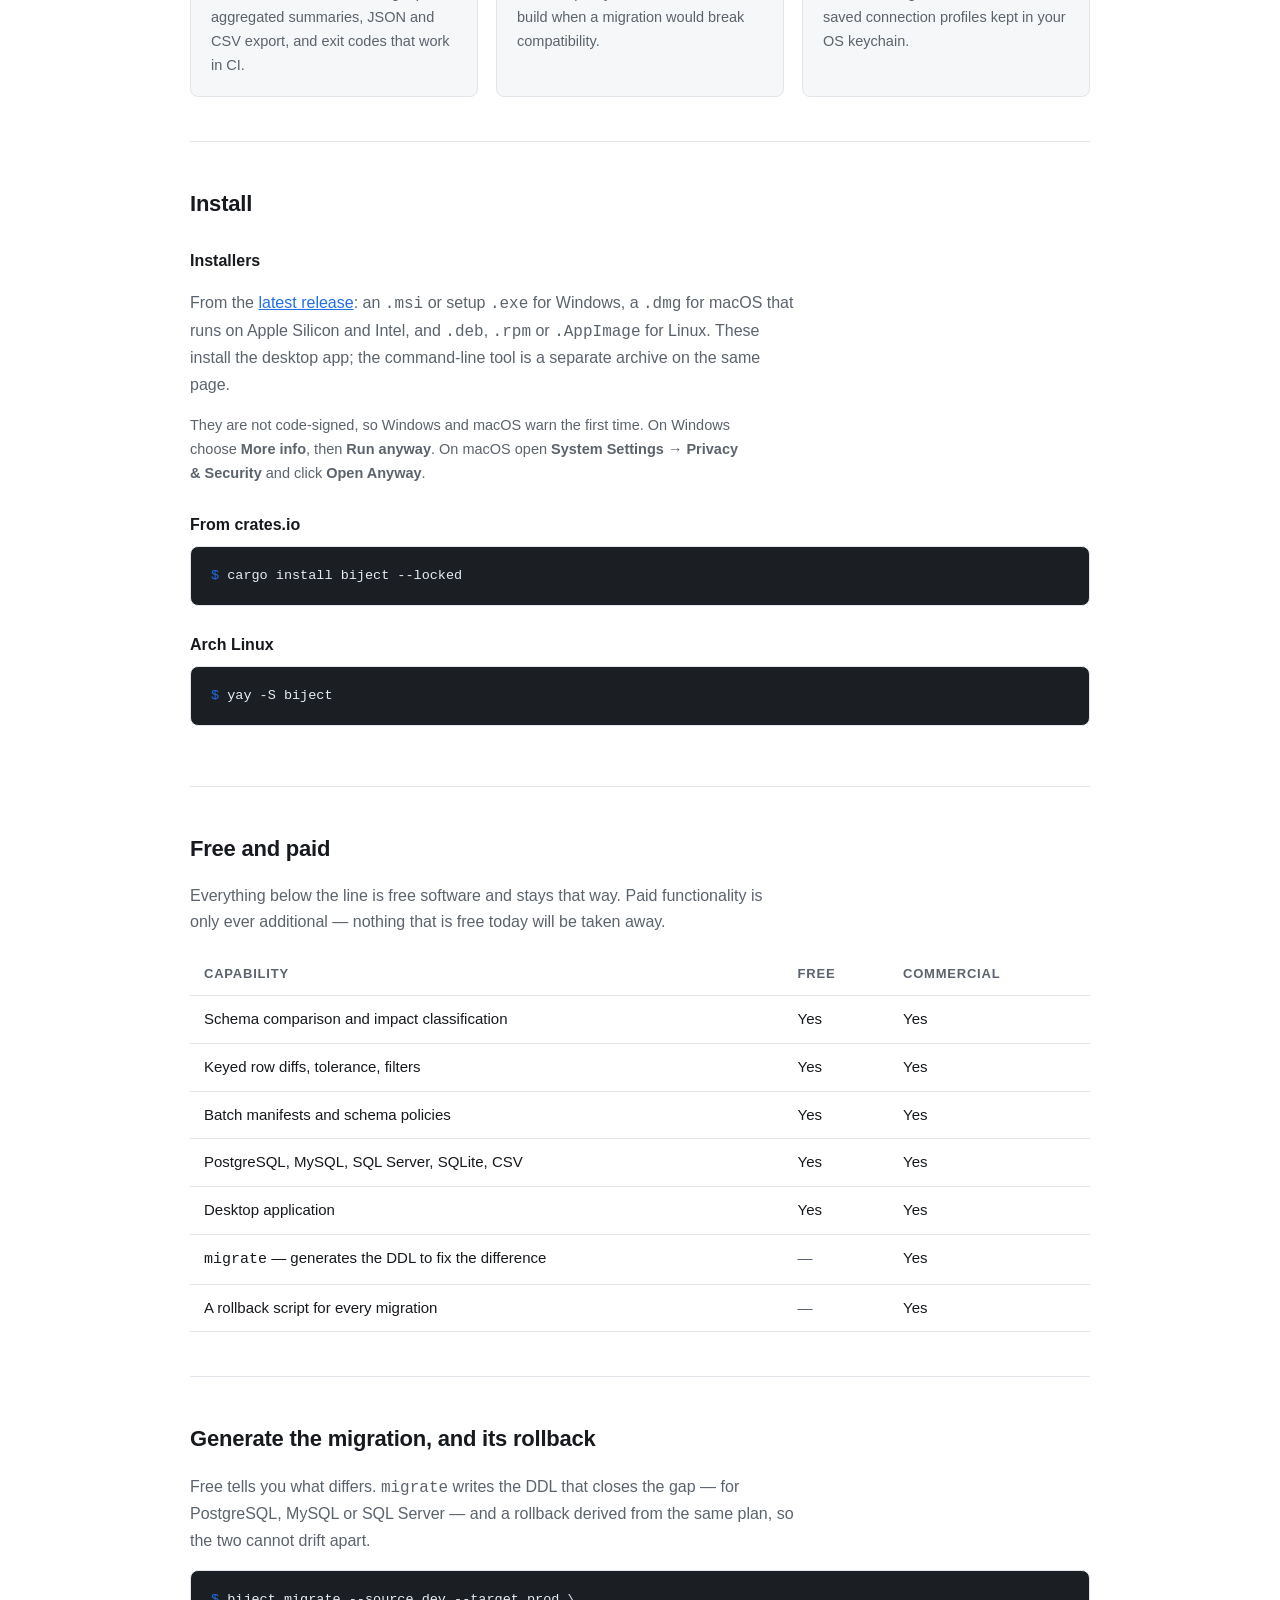
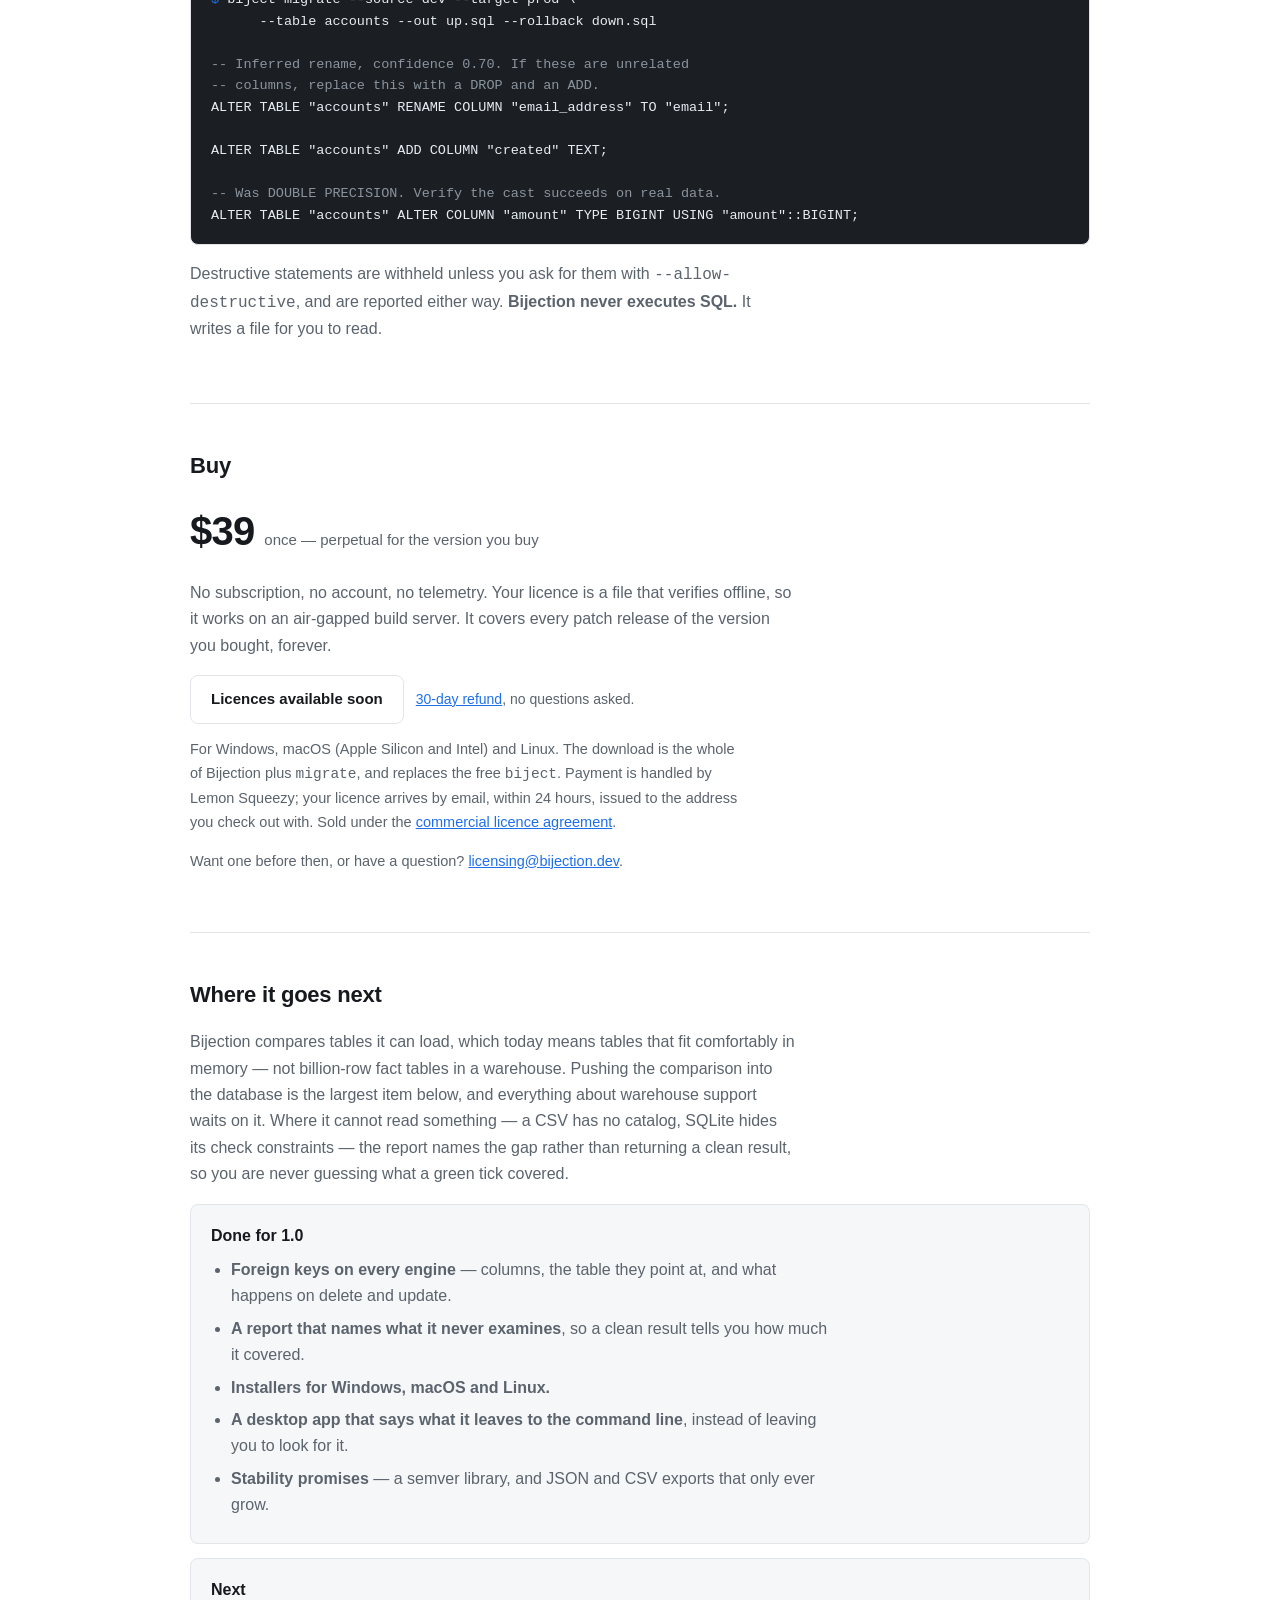
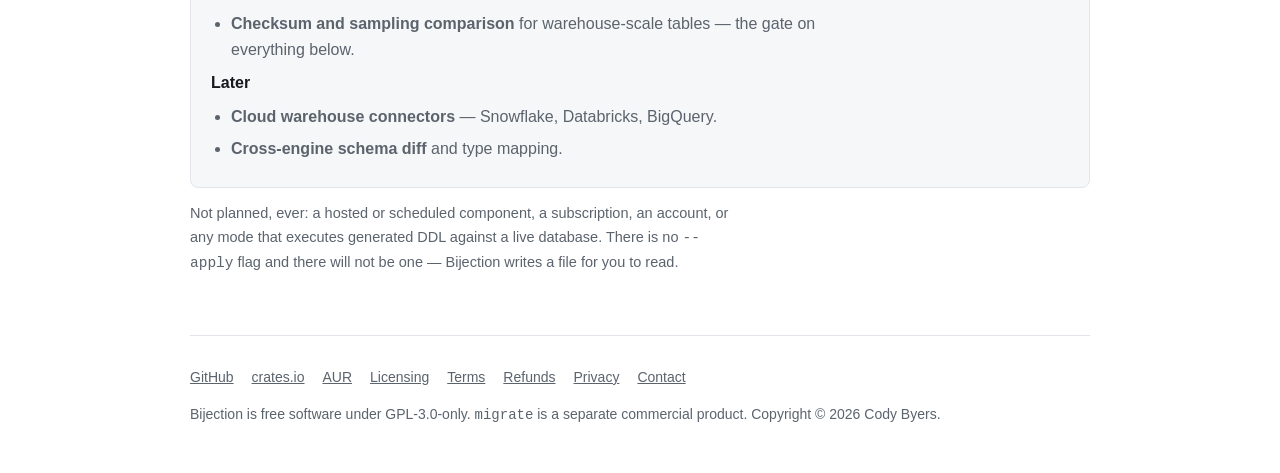
==== commit 01a43cff: "Bring the site and README roadmap up to 1.0 Every "near term" roadmap item shipped in 0.9 or 1.0, so" ====
--- a/site/index.html
+++ b/site/index.html
@@ -33,6 +33,10 @@
     <a class="btn btn-primary" href="#install">Install</a>
     <a class="btn btn-secondary" href="https://github.com/vixinxiviir/biject">Source on GitHub</a>
   </div>
+  <p class="cta-note">
+    Version 1.0 is out, with installers for Windows, macOS and Linux —
+    <a href="https://github.com/vixinxiviir/biject/releases/tag/v1.0.0">what&rsquo;s new</a>.
+  </p>
 </header>
 
 <section>
@@ -91,15 +95,25 @@
 
 <section id="install">
   <h2>Install</h2>
+  <h3>Installers</h3>
+  <p class="muted">
+    From the <a href="https://github.com/vixinxiviir/biject/releases/latest">latest release</a>:
+    an <span class="mono">.msi</span> or setup <span class="mono">.exe</span> for Windows, a
+    <span class="mono">.dmg</span> for macOS that runs on Apple Silicon and Intel, and
+    <span class="mono">.deb</span>, <span class="mono">.rpm</span> or
+    <span class="mono">.AppImage</span> for Linux. These install the desktop app; the
+    command-line tool is a separate archive on the same page.
+  </p>
+  <p class="muted" style="font-size:14.5px">
+    They are not code-signed, so Windows and macOS warn the first time. On Windows choose
+    <strong>More info</strong>, then <strong>Run anyway</strong>. On macOS open
+    <strong>System Settings → Privacy &amp; Security</strong> and click
+    <strong>Open Anyway</strong>.
+  </p>
   <h3>From crates.io</h3>
-<pre><span class="p">$</span> cargo install biject</pre>
+<pre><span class="p">$</span> cargo install biject --locked</pre>
   <h3>Arch Linux</h3>
 <pre><span class="p">$</span> yay -S biject</pre>
-  <h3>Prebuilt binaries</h3>
-  <p class="muted">
-    Linux binaries for the CLI and desktop app are attached to every
-    <a href="https://github.com/vixinxiviir/biject/releases">GitHub release</a>.
-  </p>
 </section>
 
 <section>
@@ -162,14 +176,19 @@
     of the version you bought, forever.
   </p>
   <div class="cta-row">
-    <!-- No checkout yet. Replace this with the merchant-of-record buy button
-         when licences go on sale; a CTA that goes nowhere is worse than none. -->
+    <!-- CHECKOUT: when the Lemon Squeezy link exists, replace the <span> below
+         with this, and delete the "Want one before then" paragraph:
+         <a class="btn btn-primary" href="LEMON_SQUEEZY_CHECKOUT_URL">Buy — $39</a>
+         A button that goes nowhere is worse than none, so it stays a span until then. -->
     <span class="btn btn-secondary" aria-disabled="true">Licences available soon</span>
     <span class="cta-note"><a href="refunds.html">30-day refund</a>, no questions asked.</span>
   </div>
   <p class="muted" style="font-size:14.5px">
-    Sold under the <a href="terms.html">commercial licence agreement</a>. Payment is handled
-    by Lemon Squeezy; your licence arrives by email.
+    For Windows, macOS (Apple Silicon and Intel) and Linux. The download is the whole of
+    Bijection plus <span class="mono">migrate</span>, and replaces the free
+    <span class="mono">biject</span>. Payment is handled by Lemon Squeezy; your licence
+    arrives by email, within 24 hours, issued to the address you check out with. Sold under
+    the <a href="terms.html">commercial licence agreement</a>.
   </p>
   <p class="muted" style="font-size:14.5px">
     Want one before then, or have a question?
@@ -188,19 +207,22 @@
     are never guessing what a green tick covered.
   </p>
   <div class="honest">
-    <h3>Near term</h3>
+    <h3>Done for 1.0</h3>
     <ul>
-      <li><strong>Foreign keys everywhere.</strong> PostgreSQL reads them today; MySQL, SQL Server and SQLite say plainly that they do not yet, rather than reporting an empty list.</li>
+      <li><strong>Foreign keys on every engine</strong> — columns, the table they point at, and what happens on delete and update.</li>
       <li><strong>A report that names what it never examines</strong>, so a clean result tells you how much it covered.</li>
-      <li><strong>Release binaries for macOS and Windows</strong> alongside Linux.</li>
-      <li><strong>The desktop app brought level with the CLI</strong>, or a plain statement of what it does not cover.</li>
-      <li><strong>A documented, stable public API</strong> for 1.0.</li>
+      <li><strong>Installers for Windows, macOS and Linux.</strong></li>
+      <li><strong>A desktop app that says what it leaves to the command line</strong>, instead of leaving you to look for it.</li>
+      <li><strong>Stability promises</strong> — a semver library, and JSON and CSV exports that only ever grow.</li>
     </ul>
   </div>
   <div class="honest" style="margin-top:14px">
+    <h3>Next</h3>
+    <ul>
+      <li><strong>Checksum and sampling comparison</strong> for warehouse-scale tables — the gate on everything below.</li>
+    </ul>
     <h3>Later</h3>
     <ul>
-      <li><strong>Checksum and sampling comparison</strong> for warehouse-scale tables — the gate on everything else here.</li>
       <li><strong>Cloud warehouse connectors</strong> — Snowflake, Databricks, BigQuery.</li>
       <li><strong>Cross-engine schema diff</strong> and type mapping.</li>
     </ul>
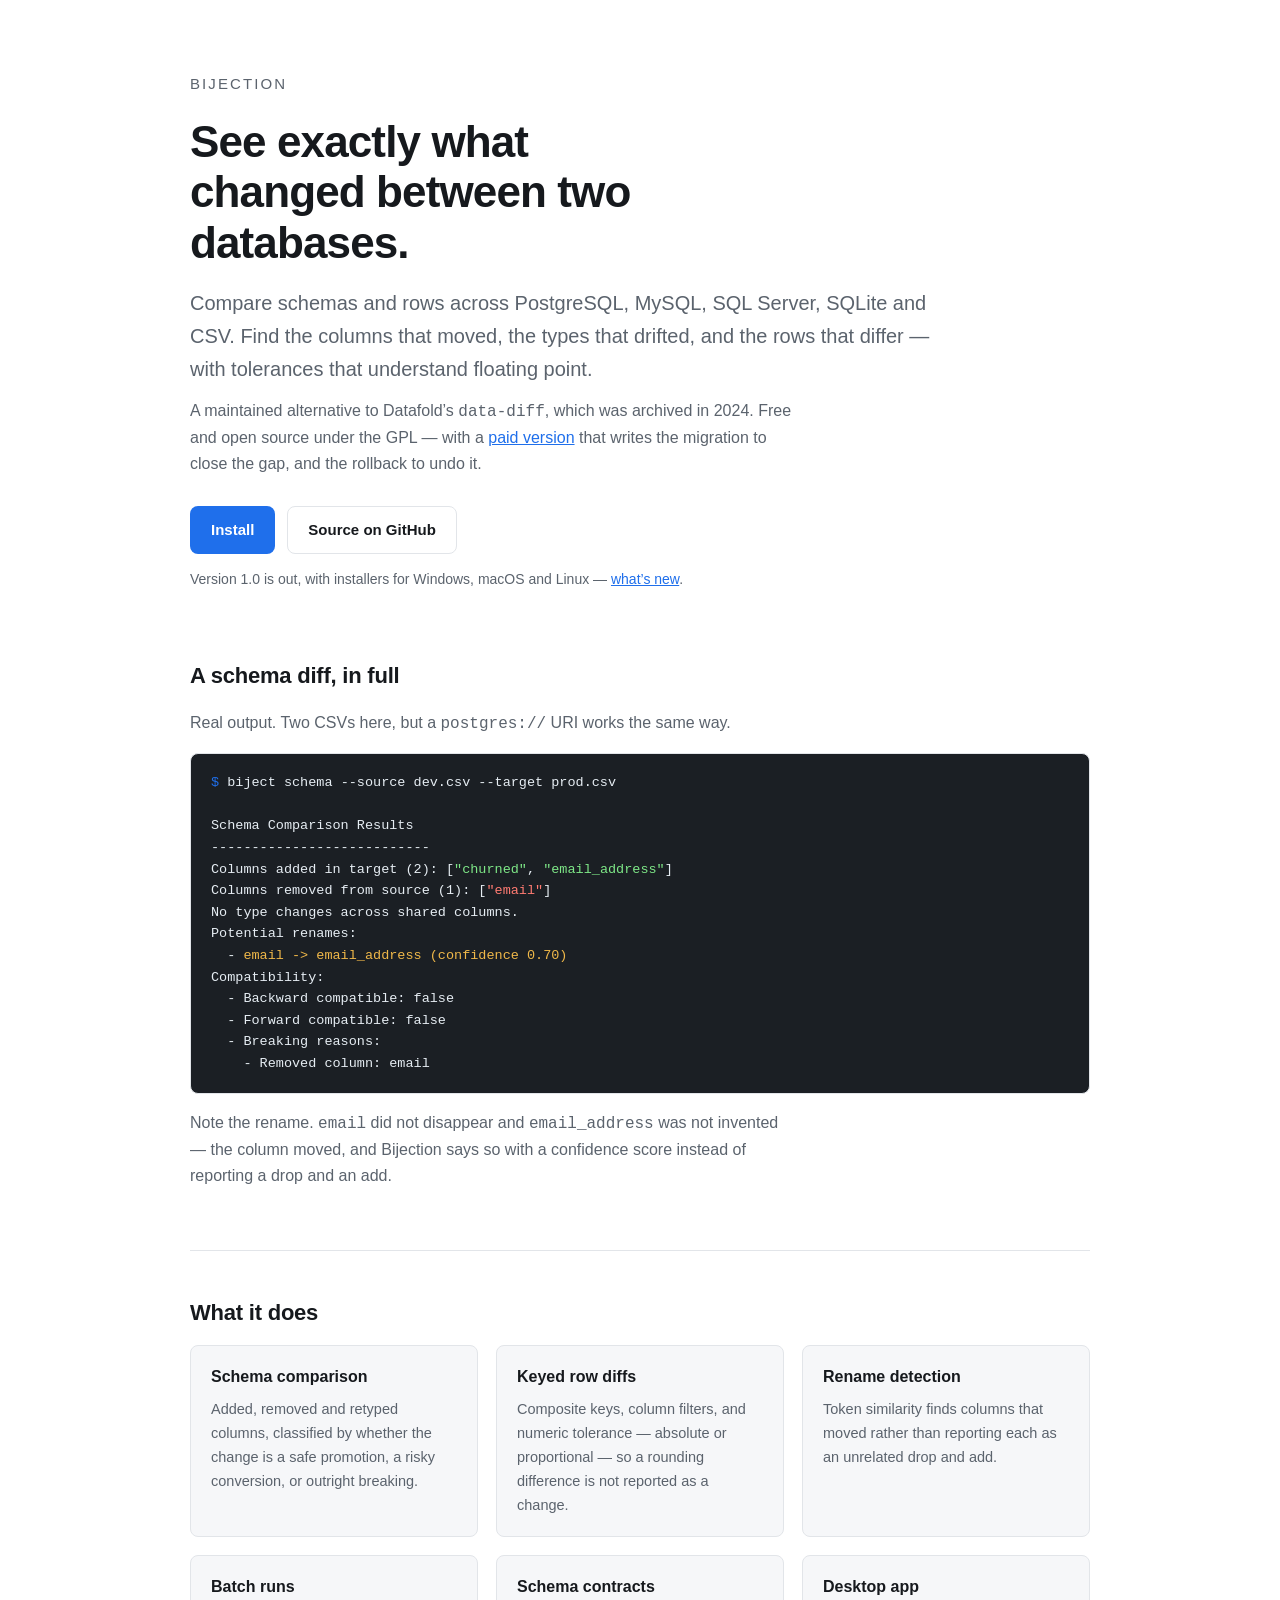
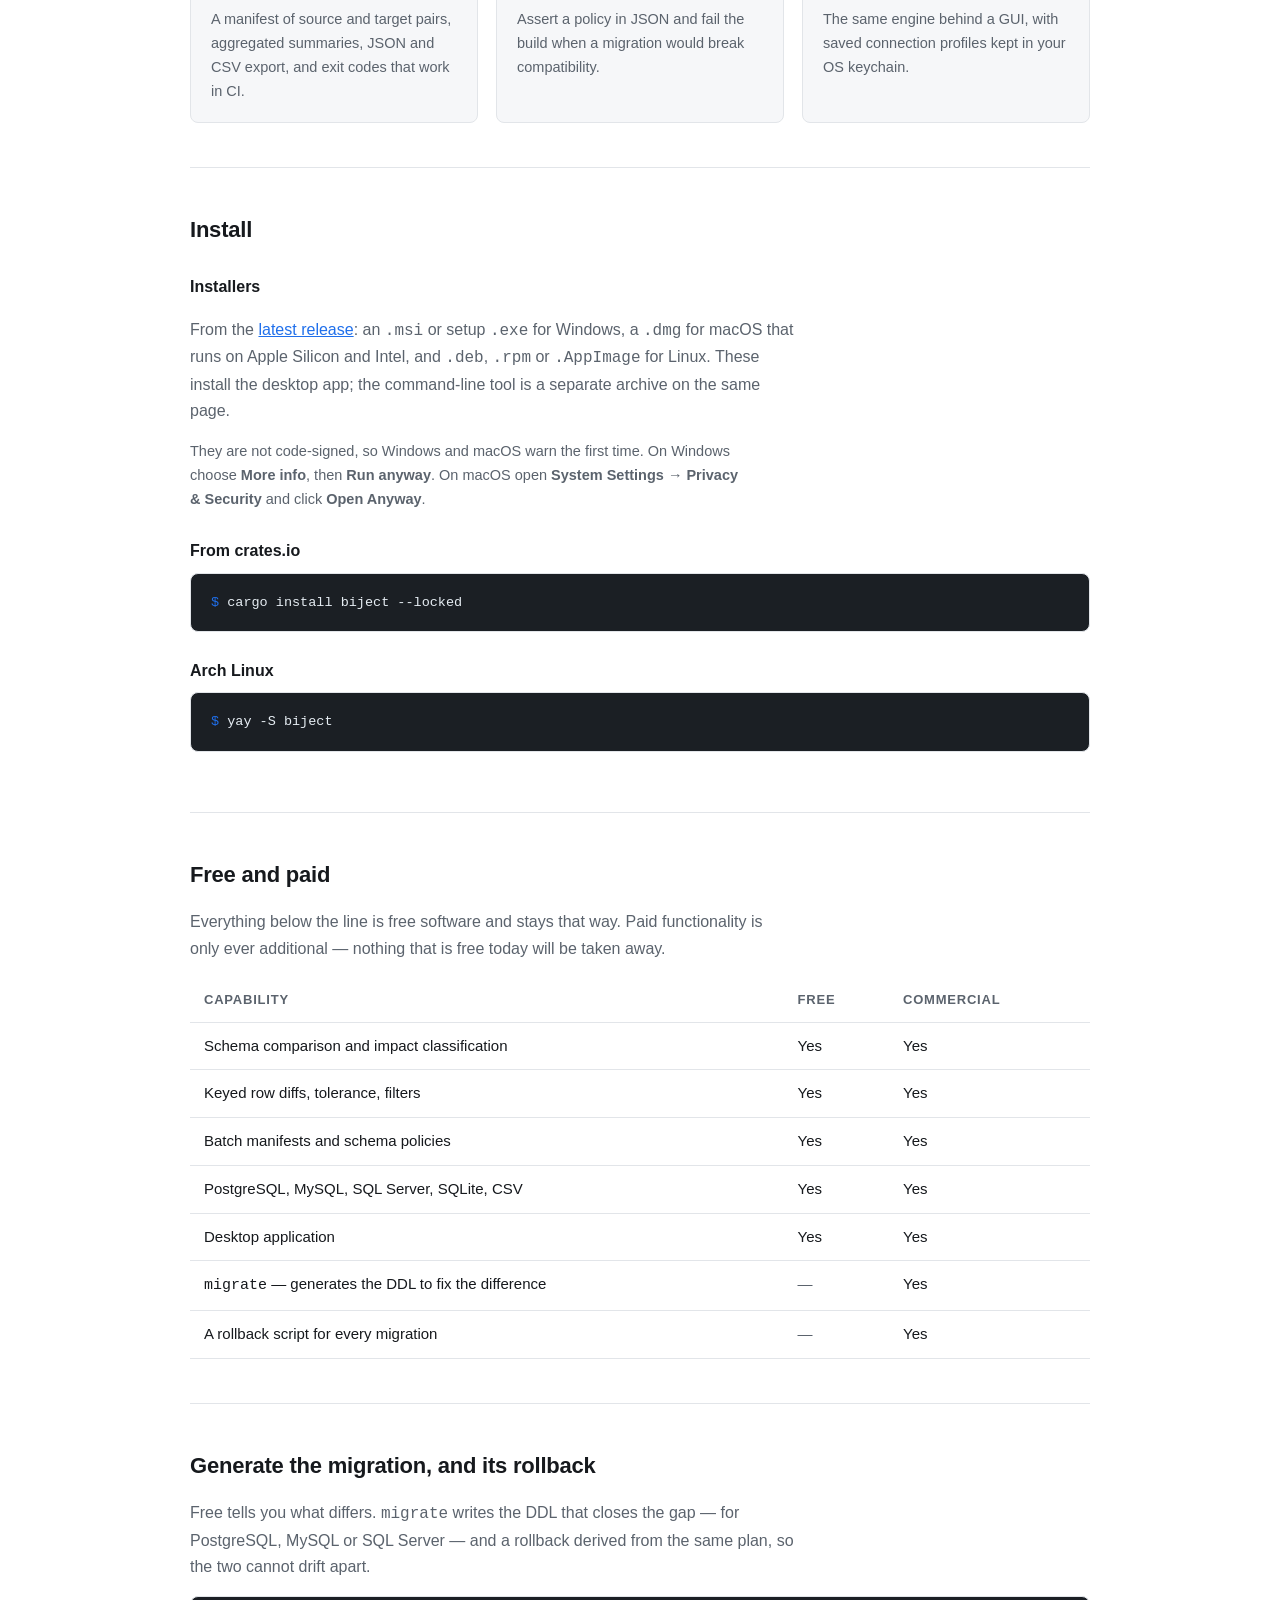
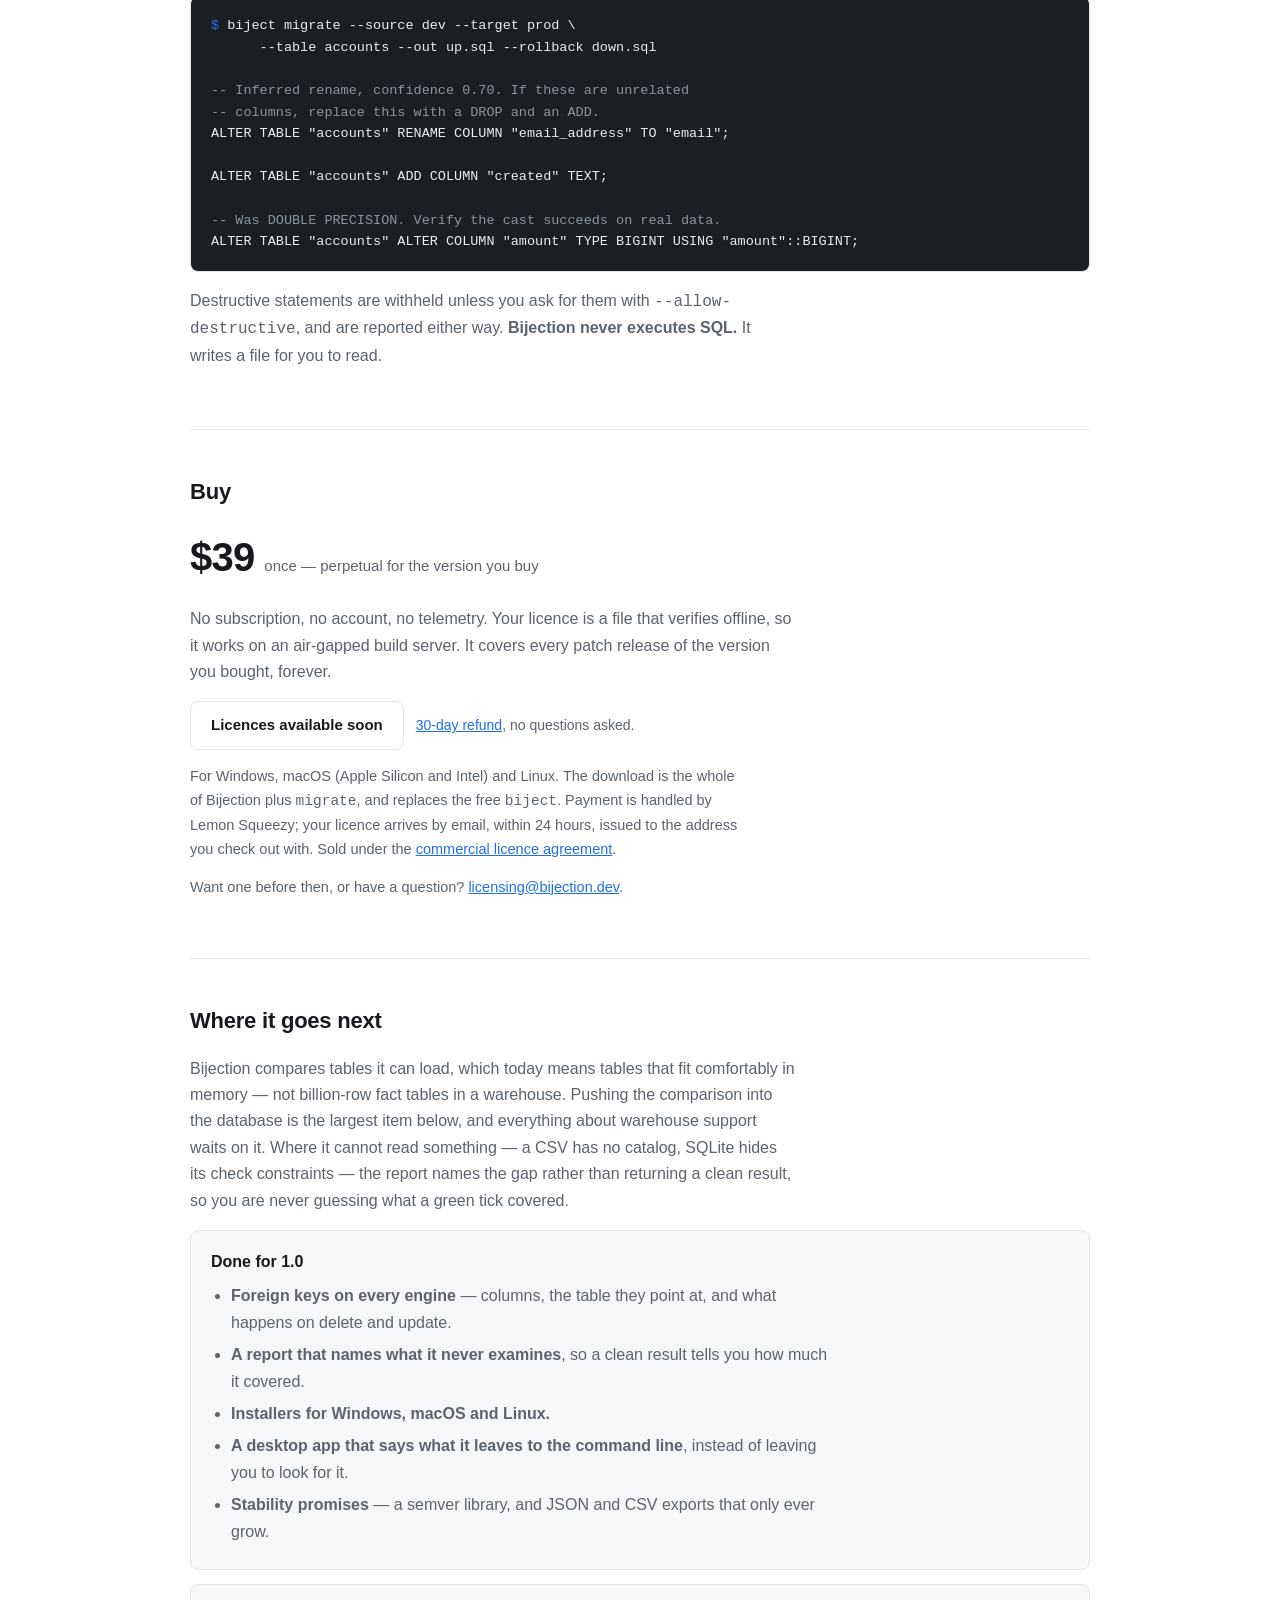
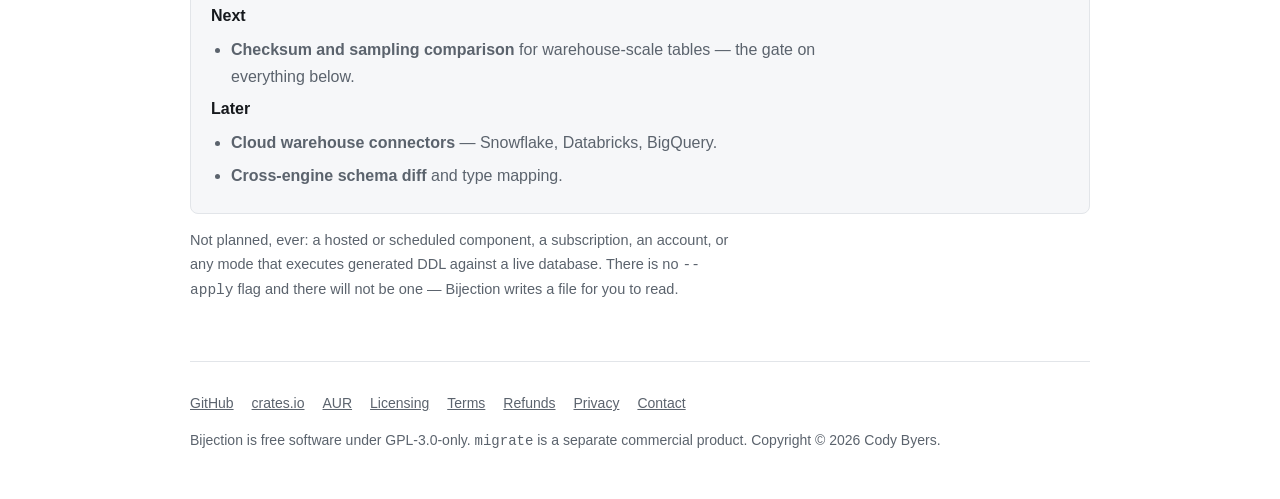
==== commit ac1cae62: "Mention the paid version near the top of the site One clause beside "free under the GPL", linking do" ====
--- a/site/index.html
+++ b/site/index.html
@@ -27,7 +27,9 @@
   </p>
   <p class="successor">
     A maintained alternative to Datafold&rsquo;s <span class="mono">data-diff</span>, which was
-    archived in 2024. Free and open source under the GPL.
+    archived in 2024. Free and open source under the GPL — with a
+    <a href="#pro">paid version</a> that writes the migration to close the gap, and the
+    rollback to undo it.
   </p>
   <div class="cta-row">
     <a class="btn btn-primary" href="#install">Install</a>
@@ -140,7 +142,7 @@
   </div>
 </section>
 
-<section>
+<section id="pro">
   <h2>Generate the migration, and its rollback</h2>
   <p class="muted">
     Free tells you what differs. <span class="mono">migrate</span> writes the
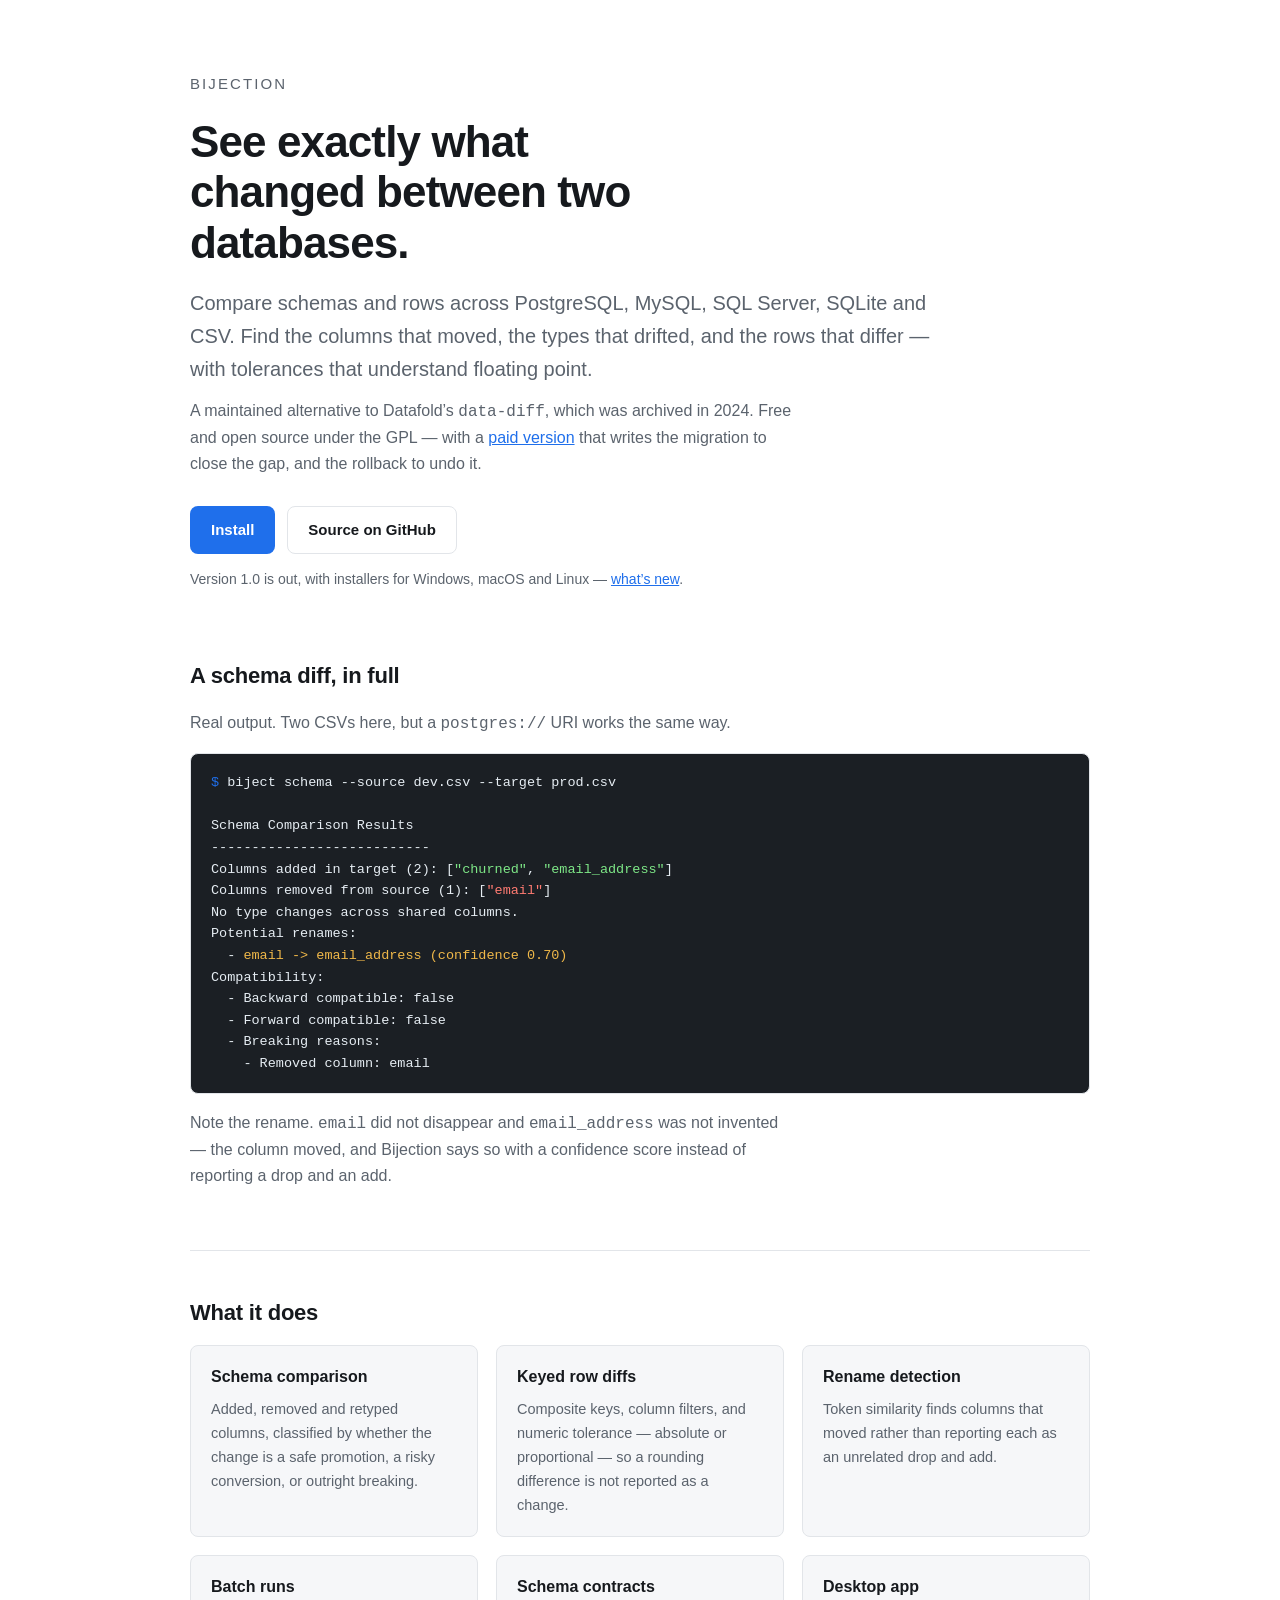
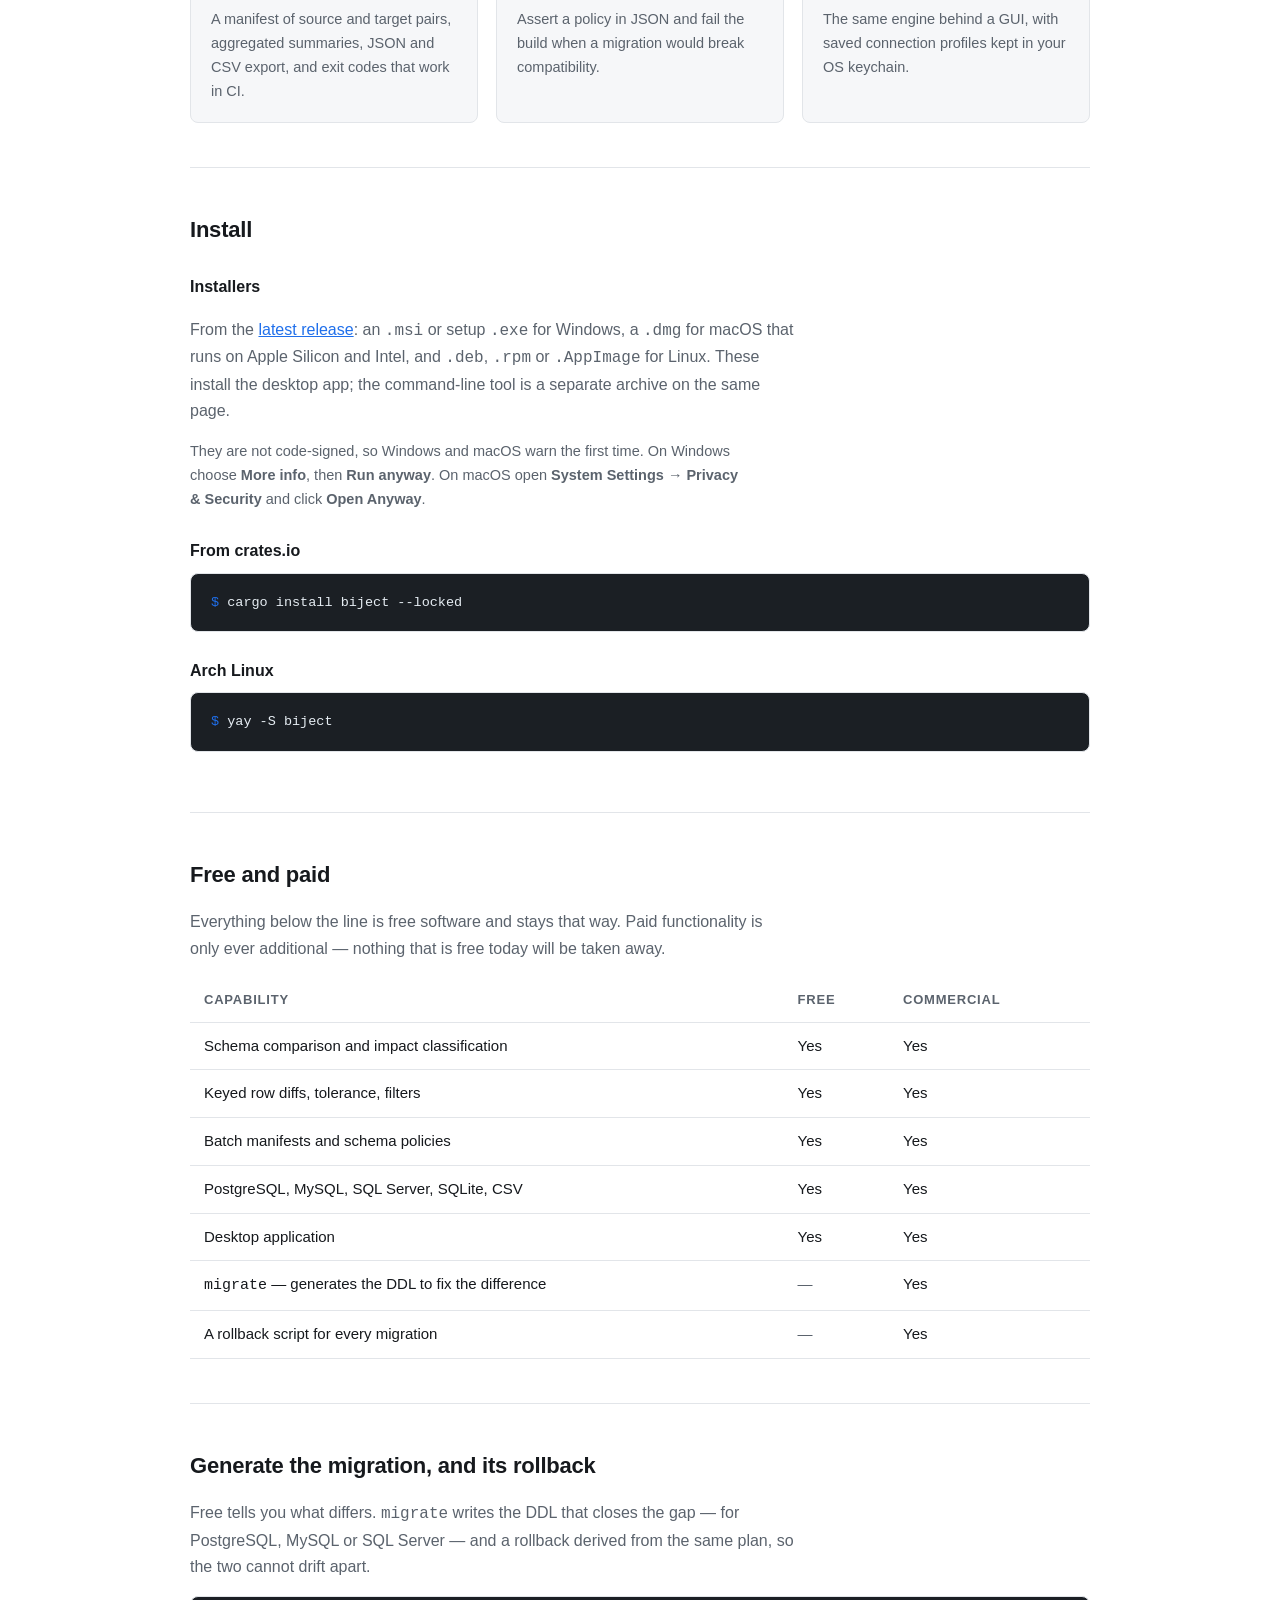
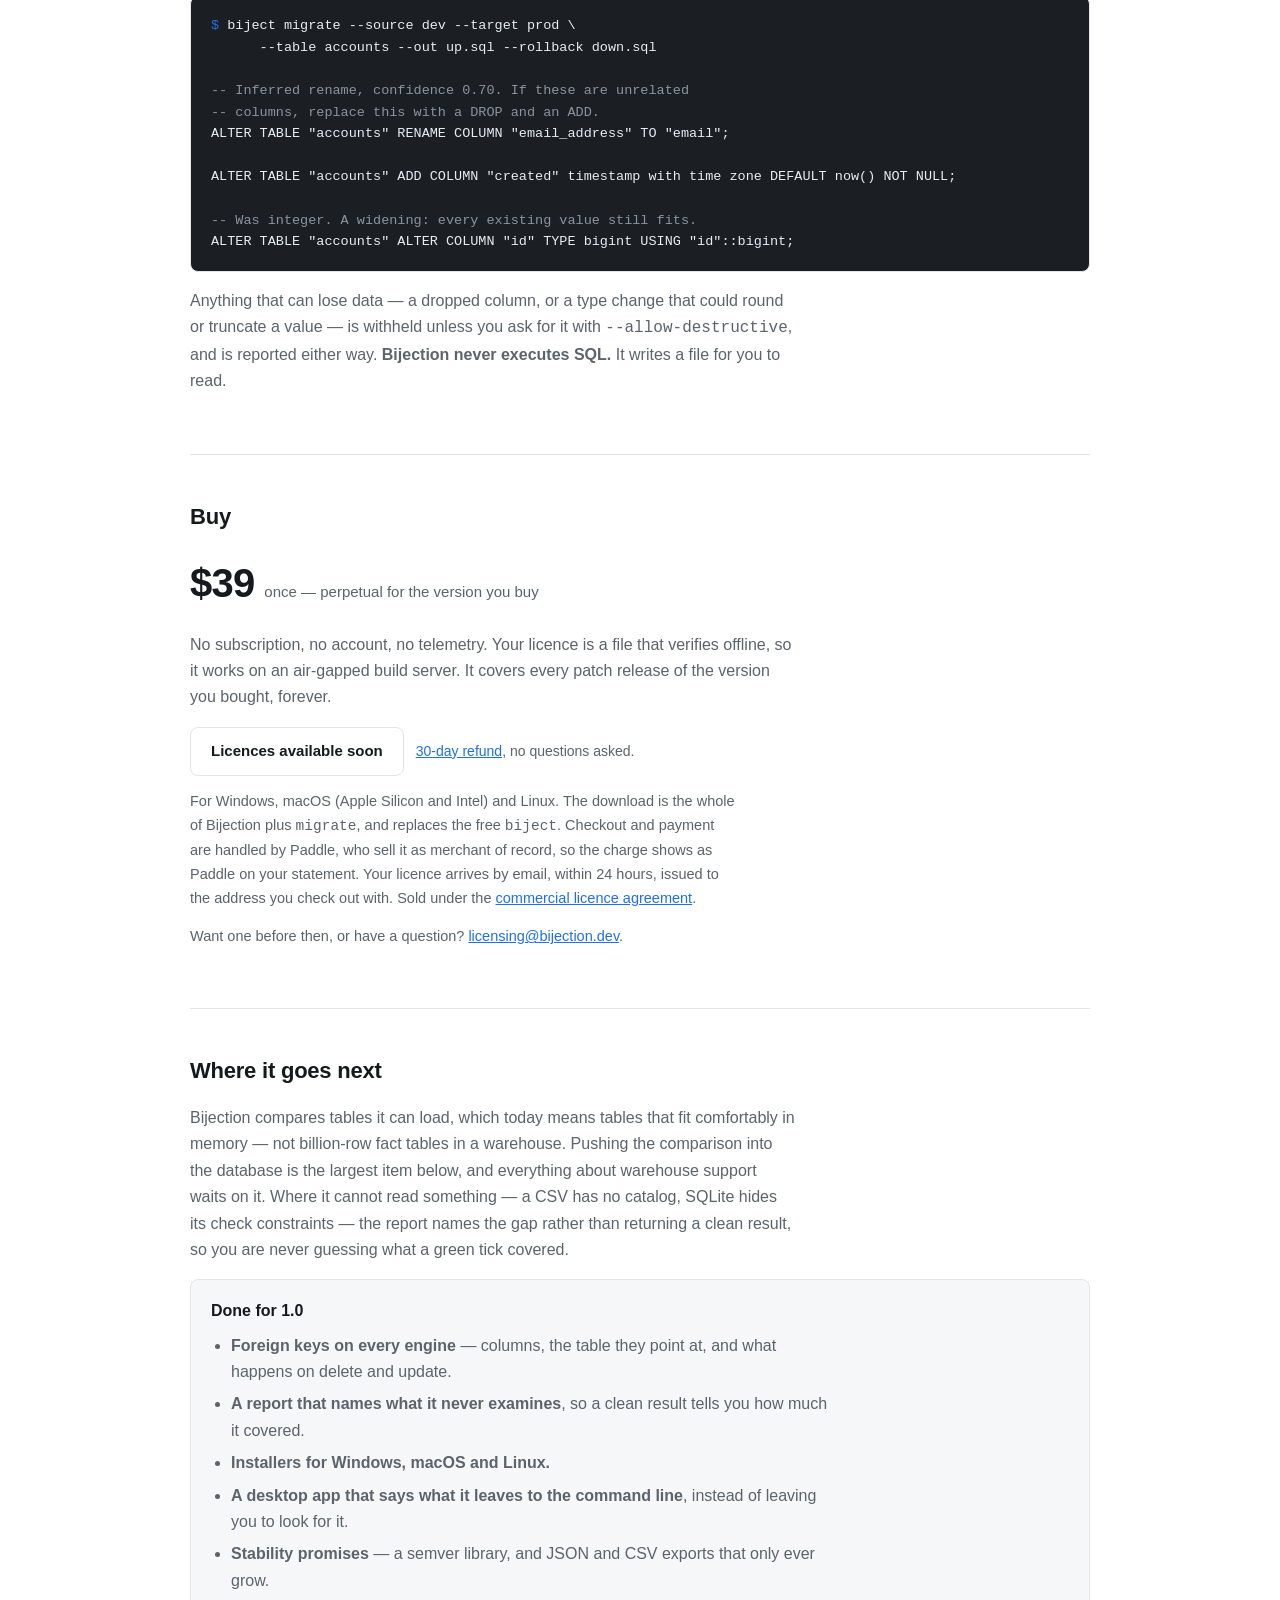
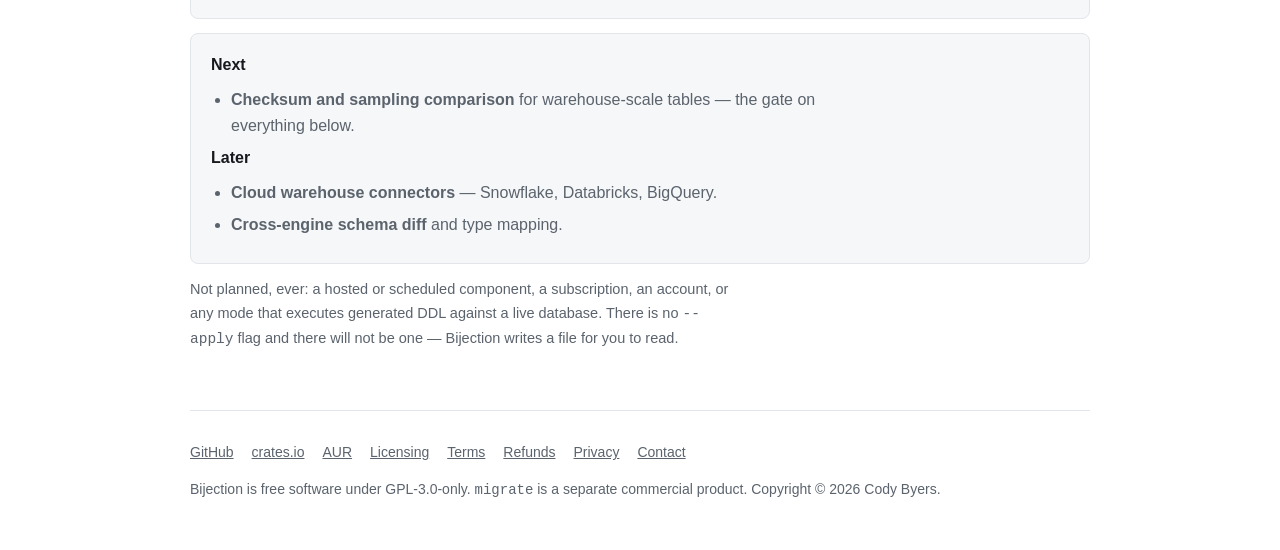
==== commit 440364d4: "Wire the site to Paddle for the live storefront Lemon Squeezy declined the store; Paddle is the merc" ====
--- a/site/index.html
+++ b/site/index.html
@@ -155,13 +155,14 @@
 -- columns, replace this with a DROP and an ADD.</span>
 ALTER TABLE "accounts" RENAME COLUMN "email_address" TO "email";
 
-ALTER TABLE "accounts" ADD COLUMN "created" TEXT;
-
-<span class="c">-- Was DOUBLE PRECISION. Verify the cast succeeds on real data.</span>
-ALTER TABLE "accounts" ALTER COLUMN "amount" TYPE BIGINT USING "amount"::BIGINT;</pre>
-  <p class="muted">
-    Destructive statements are withheld unless you ask for them with
-    <span class="mono">--allow-destructive</span>, and are reported either way.
+ALTER TABLE "accounts" ADD COLUMN "created" timestamp with time zone DEFAULT now() NOT NULL;
+
+<span class="c">-- Was integer. A widening: every existing value still fits.</span>
+ALTER TABLE "accounts" ALTER COLUMN "id" TYPE bigint USING "id"::bigint;</pre>
+  <p class="muted">
+    Anything that can lose data — a dropped column, or a type change that could round or
+    truncate a value — is withheld unless you ask for it with
+    <span class="mono">--allow-destructive</span>, and is reported either way.
     <strong>Bijection never executes SQL.</strong> It writes a file for you to read.
   </p>
 </section>
@@ -178,22 +179,24 @@
     of the version you bought, forever.
   </p>
   <div class="cta-row">
-    <!-- CHECKOUT: when the Lemon Squeezy link exists, replace the <span> below
-         with this, and delete the "Want one before then" paragraph:
-         <a class="btn btn-primary" href="LEMON_SQUEEZY_CHECKOUT_URL">Buy — $39</a>
-         A button that goes nowhere is worse than none, so it stays a span until then. -->
-    <span class="btn btn-secondary" aria-disabled="true">Licences available soon</span>
+    <!-- Replaced by a "Buy — $39" button by the checkout script at the end of this
+         page, once its two live Paddle values are filled in. Until then, and for
+         anyone whose browser blocks Paddle's script, it stays a disabled label: a
+         button that goes nowhere is worse than none. -->
+    <span id="buy-slot" class="btn btn-secondary" aria-disabled="true">Licences available soon</span>
     <span class="cta-note"><a href="refunds.html">30-day refund</a>, no questions asked.</span>
   </div>
   <p class="muted" style="font-size:14.5px">
     For Windows, macOS (Apple Silicon and Intel) and Linux. The download is the whole of
     Bijection plus <span class="mono">migrate</span>, and replaces the free
-    <span class="mono">biject</span>. Payment is handled by Lemon Squeezy; your licence
+    <span class="mono">biject</span>. Checkout and payment are handled by Paddle, who sell it
+    as merchant of record, so the charge shows as Paddle on your statement. Your licence
     arrives by email, within 24 hours, issued to the address you check out with. Sold under
     the <a href="terms.html">commercial licence agreement</a>.
   </p>
   <p class="muted" style="font-size:14.5px">
-    Want one before then, or have a question?
+    <span id="buy-before">Want one before then, or have a question?</span>
+    <span id="buy-after" hidden>Questions?</span>
     <a href="mailto:licensing@bijection.dev">licensing@bijection.dev</a>.
   </p>
 </section>
@@ -255,5 +258,42 @@
 </footer>
 
 </div>
+<!-- Checkout. bijection.dev/ is Paddle's default payment link, so this page must
+     load Paddle.js: a link ending ?_ptxn=... opens its checkout here by itself. -->
+<script src="https://cdn.paddle.com/paddle/v2/paddle.js"></script>
+<script>
+  // From the LIVE Paddle account, not sandbox; the two share nothing.
+  // Both are public by design. The client-side token (Developer tools >
+  // Authentication > Client-side tokens) is meant to sit in page source.
+  // The API key is a secret and must never go in this file.
+  const PADDLE_CLIENT_TOKEN = "";  // live token
+  const PADDLE_PRICE_ID = "";      // pri_...
+
+  (function () {
+    const configured = PADDLE_CLIENT_TOKEN !== ""
+      && !PADDLE_CLIENT_TOKEN.startsWith("test_")
+      && PADDLE_PRICE_ID.startsWith("pri_");
+    // Unconfigured, or Paddle.js blocked by an extension: leave the label.
+    if (!configured || typeof Paddle === "undefined") return;
+
+    Paddle.Initialize({ token: PADDLE_CLIENT_TOKEN });
+
+    const button = document.createElement("a");
+    button.href = "#";
+    button.className = "btn btn-primary";
+    button.textContent = "Buy — $39";
+    button.addEventListener("click", function (event) {
+      event.preventDefault();
+      Paddle.Checkout.open({
+        items: [{ priceId: PADDLE_PRICE_ID, quantity: 1 }],
+        settings: { successUrl: "https://bijection.dev/getting-started-pro" },
+      });
+    });
+    document.getElementById("buy-slot").replaceWith(button);
+    document.getElementById("buy-before").hidden = true;
+    document.getElementById("buy-after").hidden = false;
+  })();
+</script>
+
 </body>
 </html>
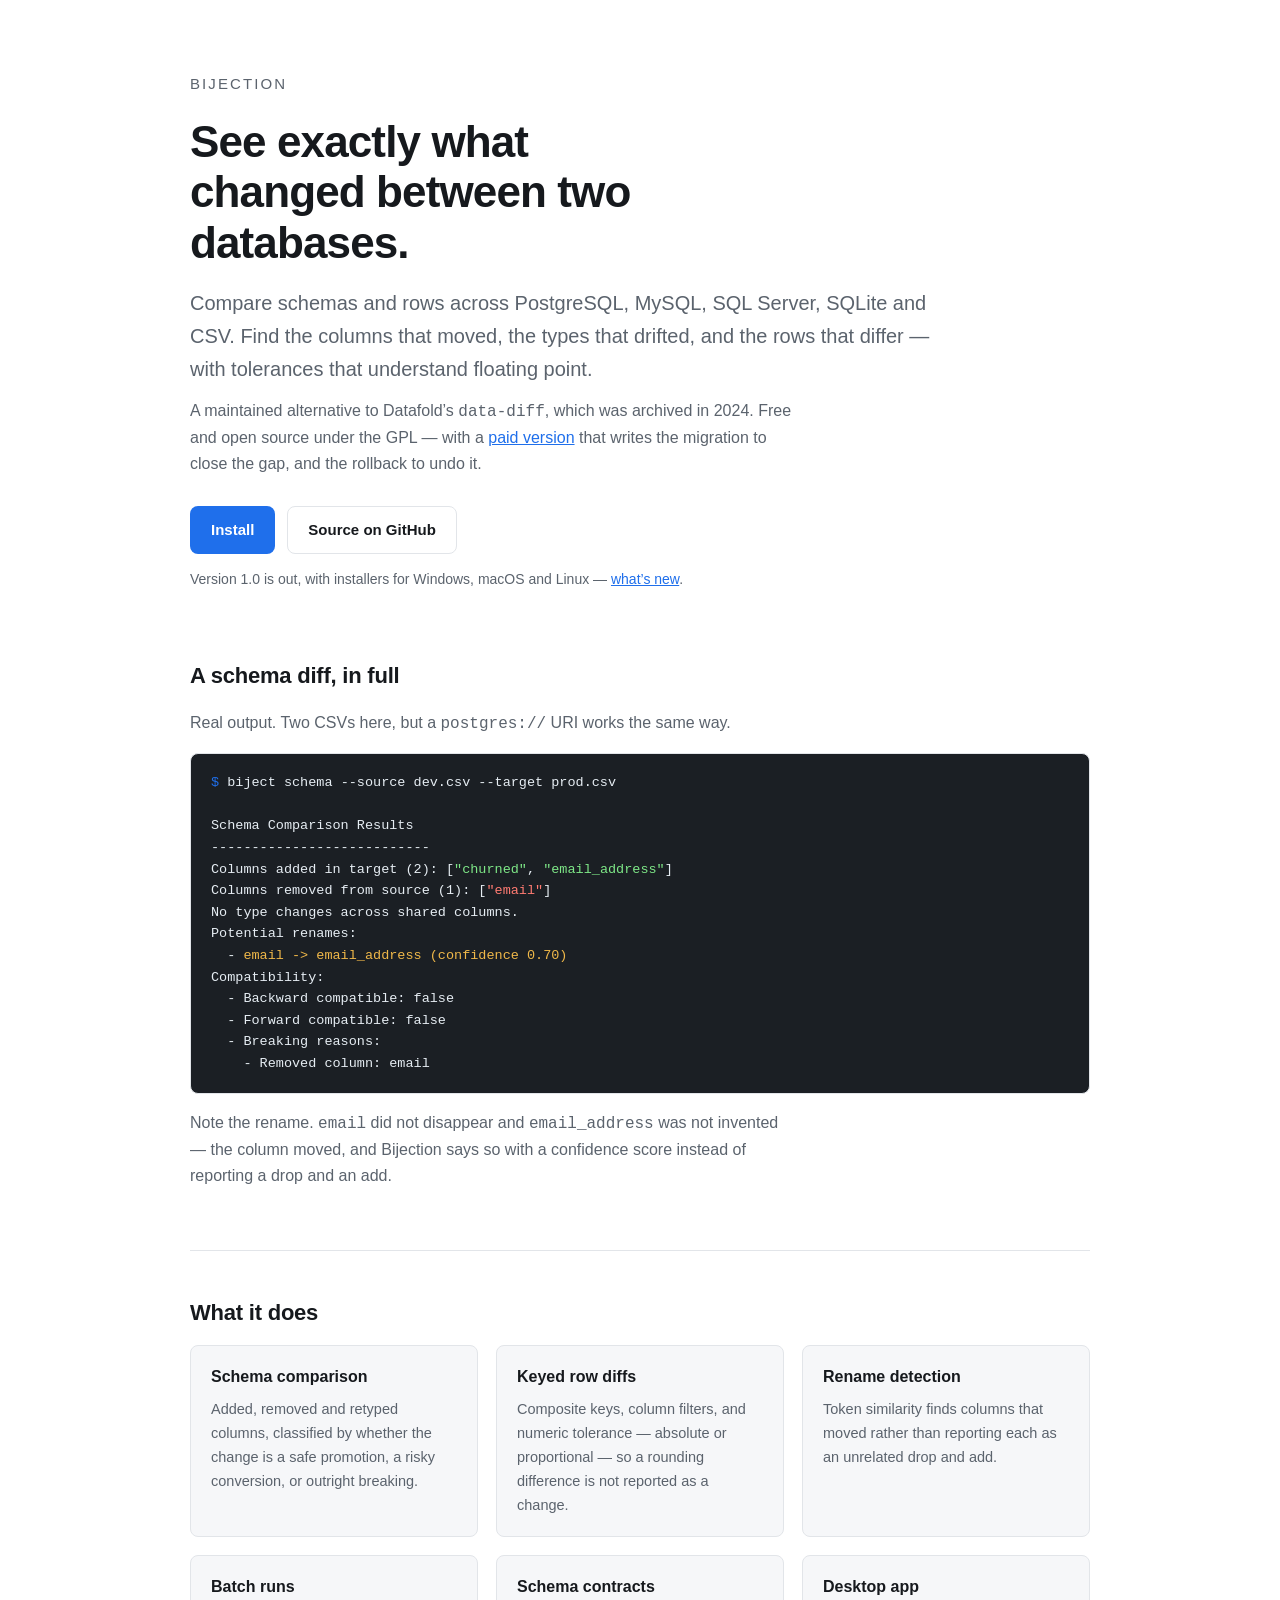
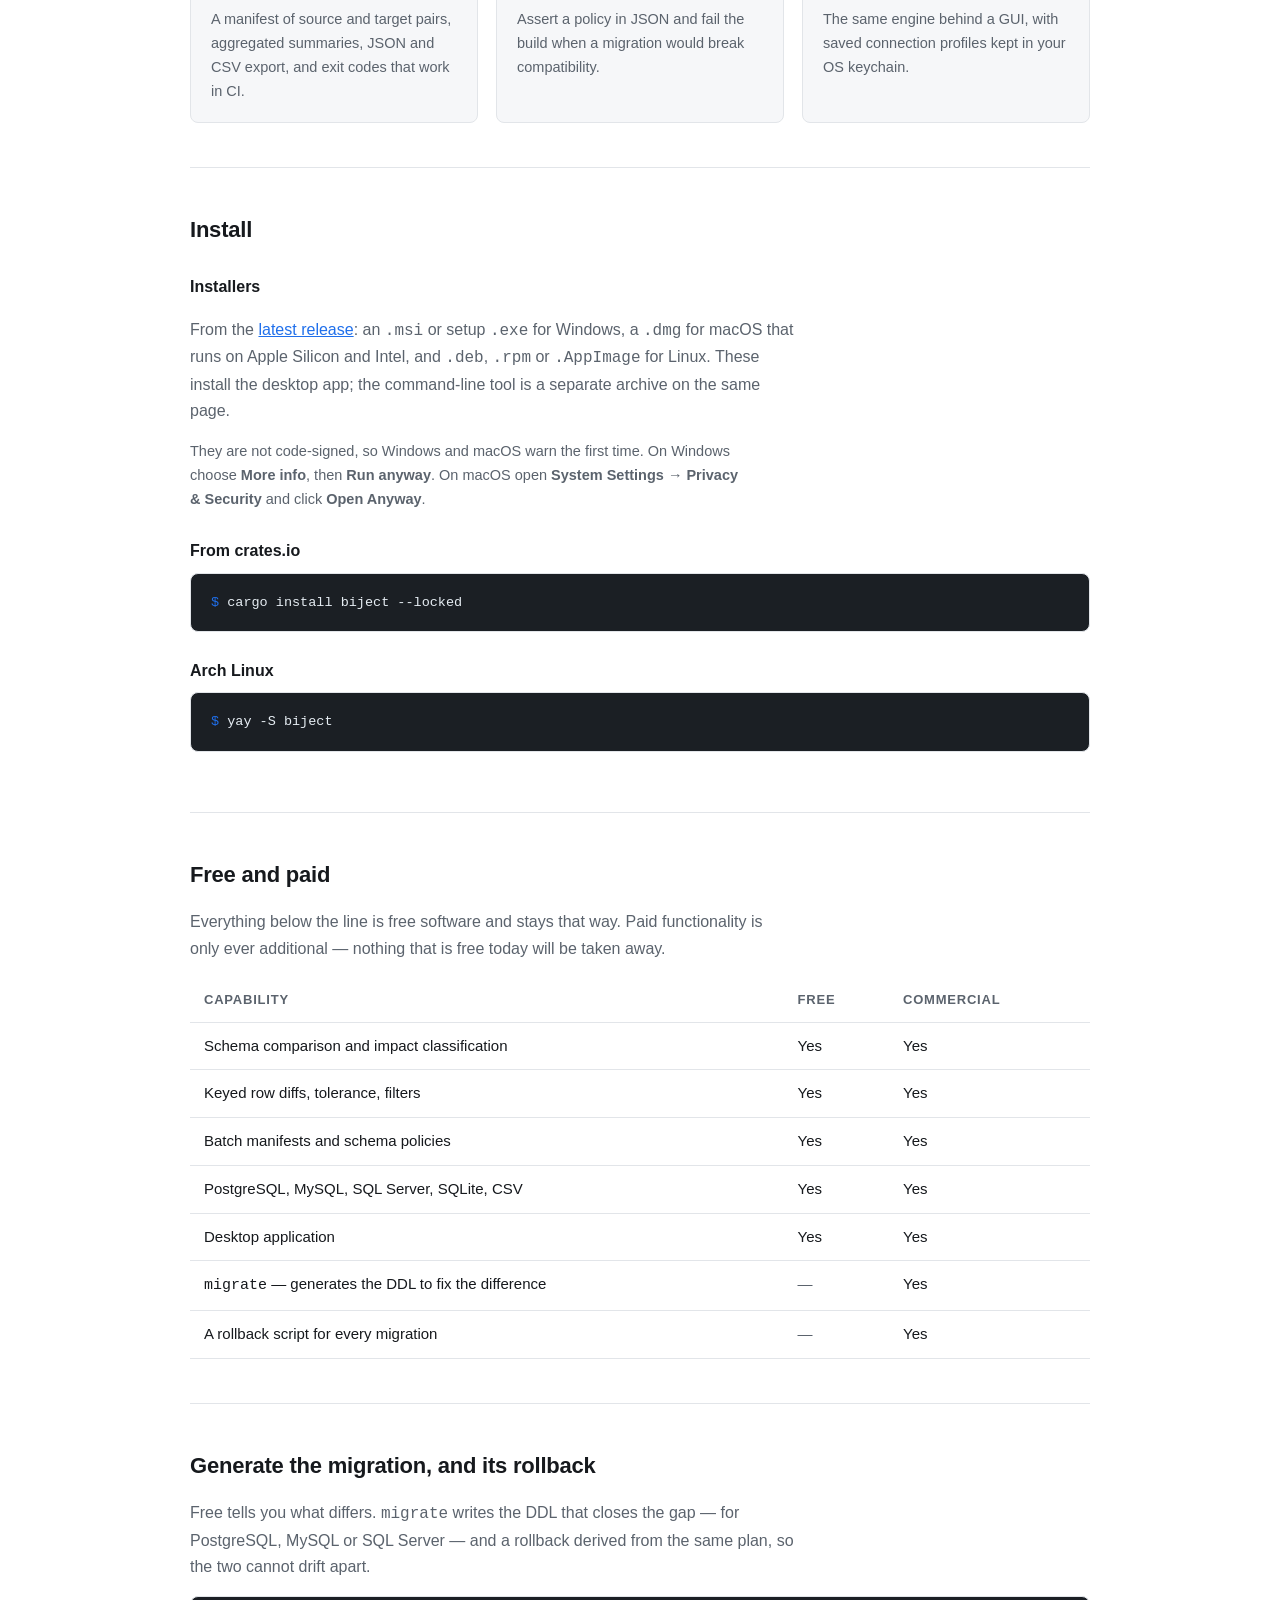
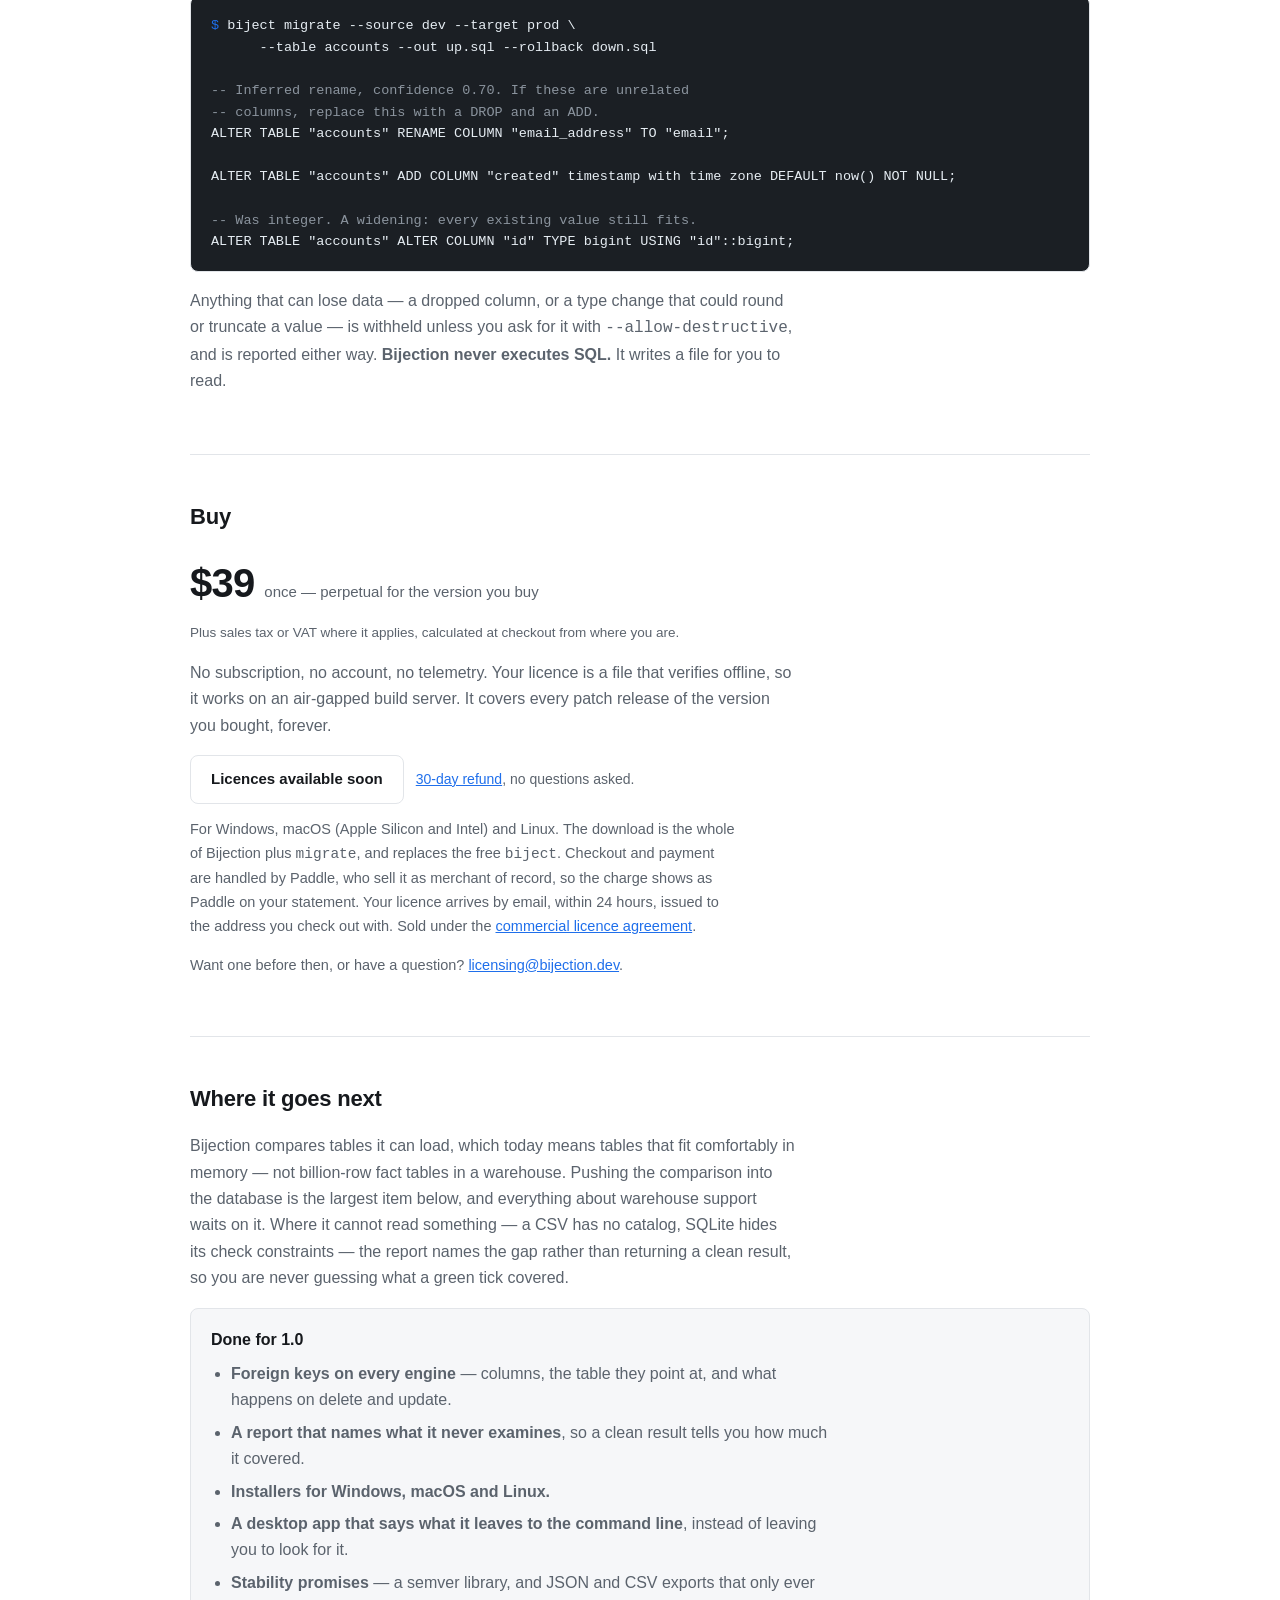
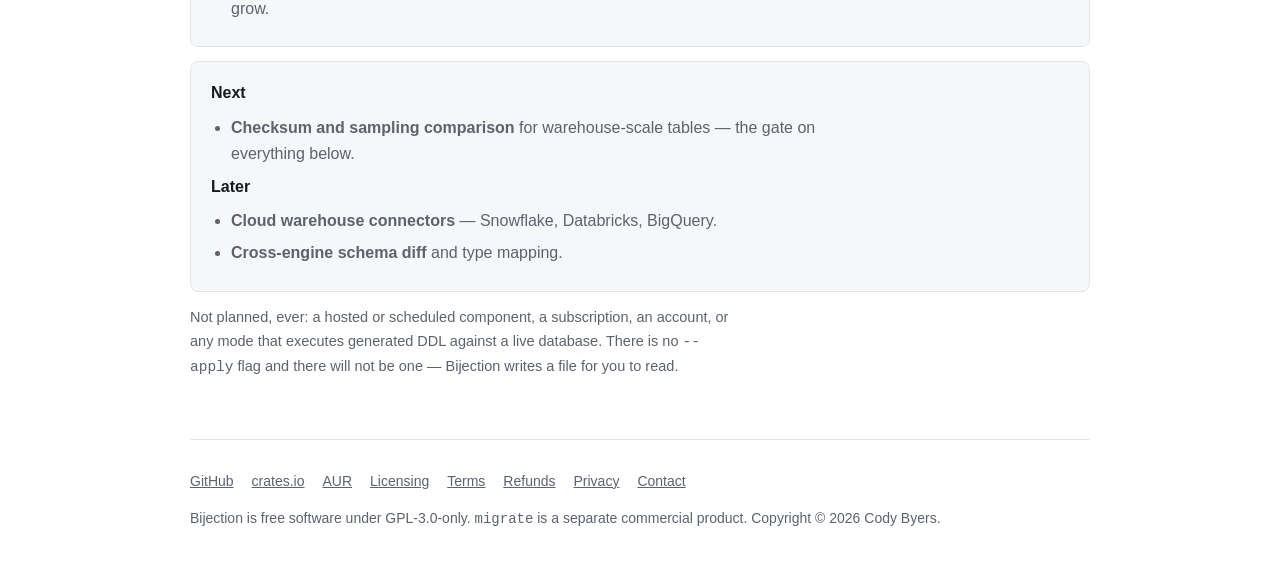
==== commit 88993af2: "Say that tax is added at checkout, beside the price A buyer in Arizona sees $39.00 plus $2.61 tax at" ====
--- a/site/index.html
+++ b/site/index.html
@@ -173,6 +173,9 @@
     <span class="amount">$39</span>
     <span class="terms">once — perpetual for the version you buy</span>
   </div>
+  <p class="muted" style="font-size:13.5px; margin-top:-8px">
+    Plus sales tax or VAT where it applies, calculated at checkout from where you are.
+  </p>
   <p class="muted">
     No subscription, no account, no telemetry. Your licence is a file that verifies
     offline, so it works on an air-gapped build server. It covers every patch release
@@ -266,8 +269,8 @@
   // Both are public by design. The client-side token (Developer tools >
   // Authentication > Client-side tokens) is meant to sit in page source.
   // The API key is a secret and must never go in this file.
-  const PADDLE_CLIENT_TOKEN = "";  // live token
-  const PADDLE_PRICE_ID = "";      // pri_...
+  const PADDLE_CLIENT_TOKEN = "live_0a41ecd95378d3c5b8adf17ca9b";
+  const PADDLE_PRICE_ID = "pri_01m2f61znqwwmje6wbq16m3gta";
 
   (function () {
     const configured = PADDLE_CLIENT_TOKEN !== ""
